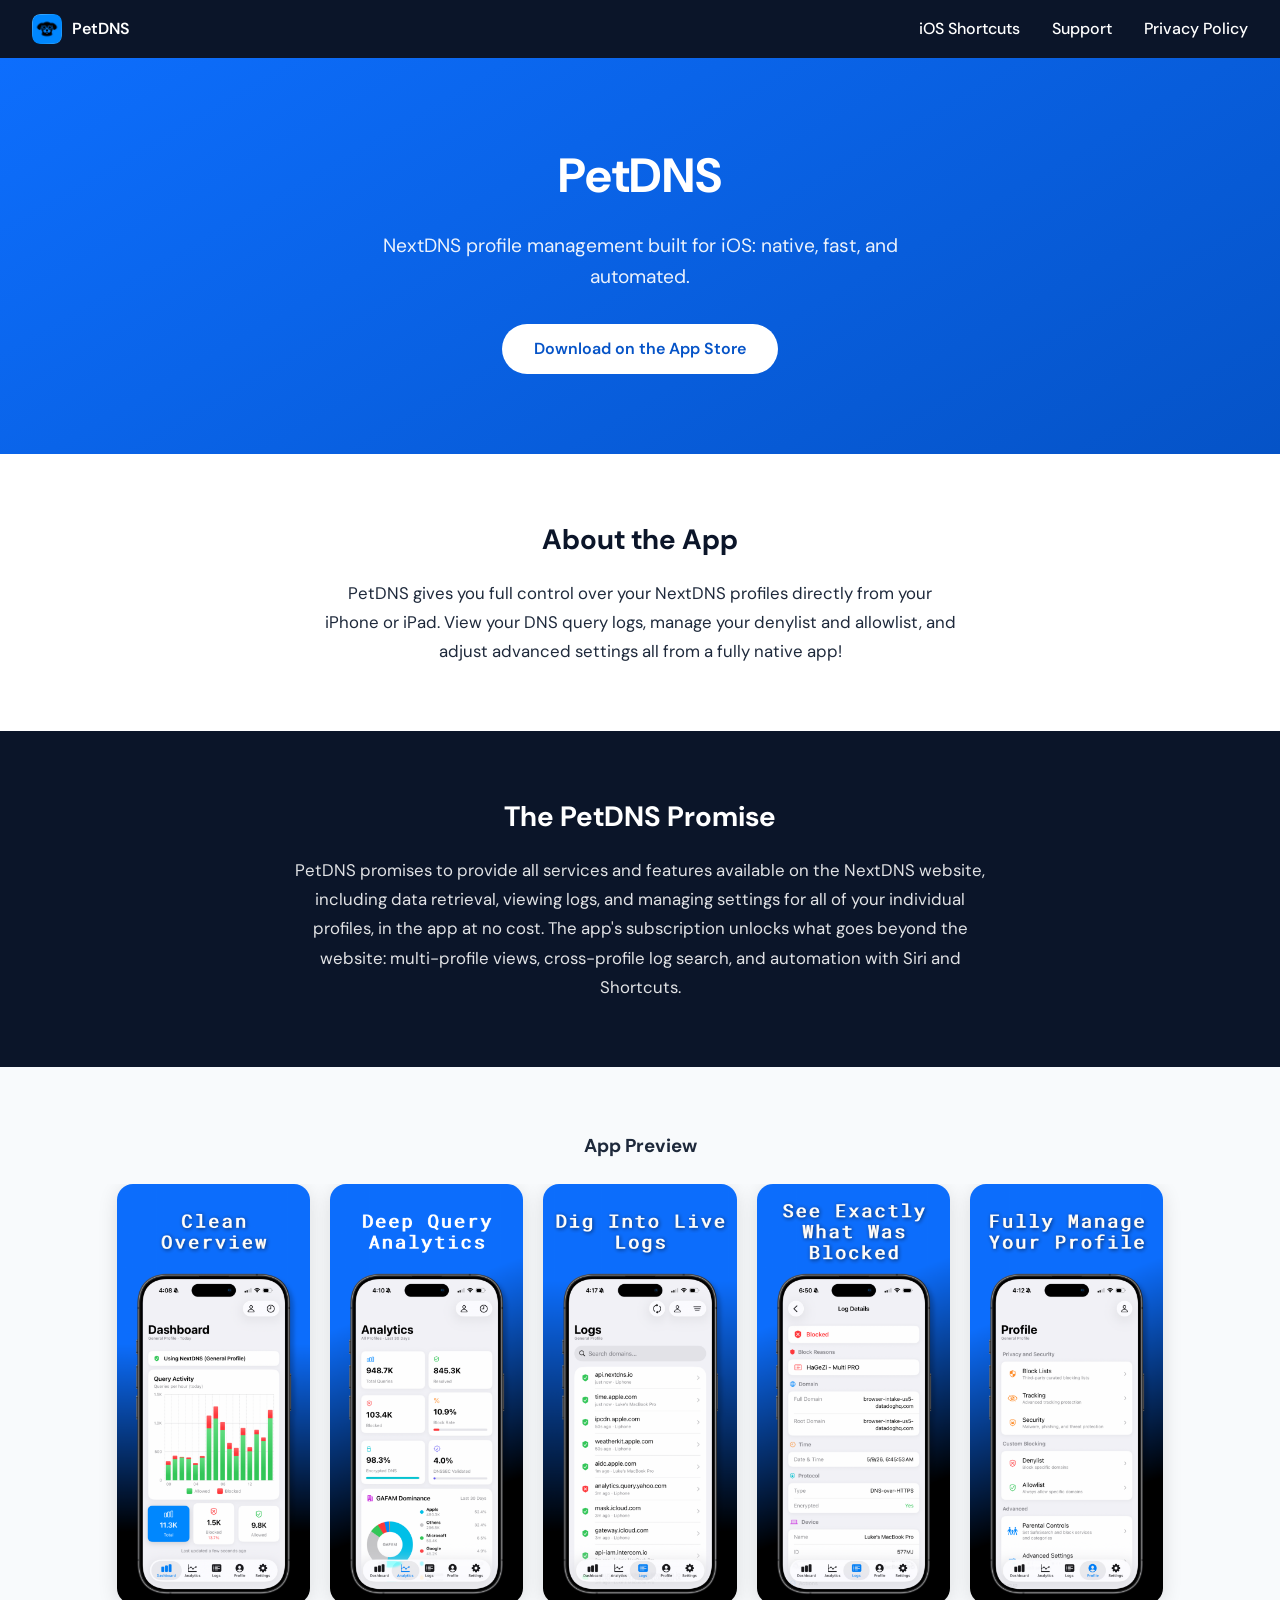
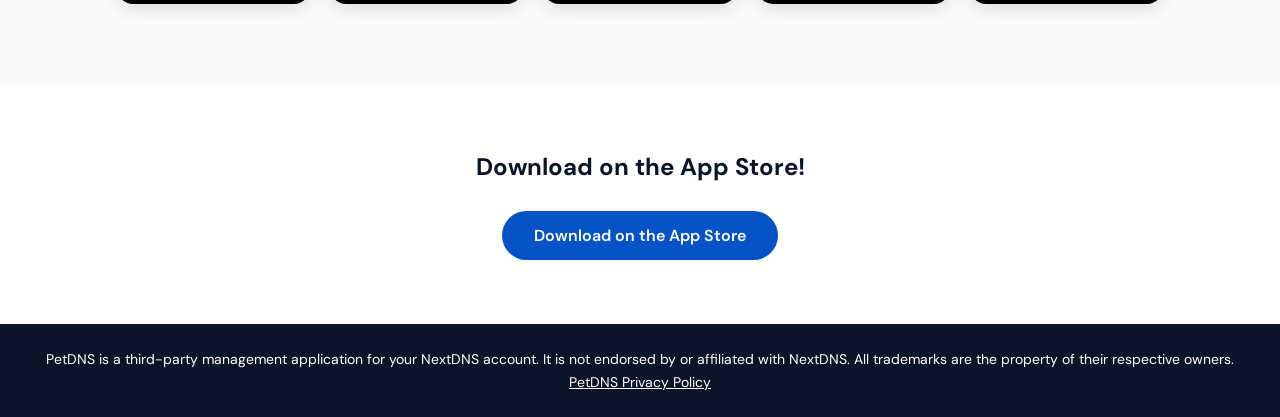
==== docs/index.html @ 5b14fec8 "Added live download links" ====
<!DOCTYPE html>
<html lang="en">

<head>
  <meta charset="UTF-8">
  <meta name="viewport" content="width=device-width, initial-scale=1.0">
  <title>PetDNS — NextDNS Management for iOS</title>
  <meta name="robots" content="index,follow" />
  <meta name="googlebot" content="index,follow" />

  <!-- SEO -->
  <meta name="description" content="PetDNS is a native iOS app for managing your NextDNS profiles. View DNS query logs, manage allow and denylists, and automate profile management with Siri and Shortcuts.">

  <!-- Open Graph -->
  <meta property="og:title" content="PetDNS — NextDNS Management for iOS">
  <meta property="og:description" content="Native iOS app for managing your NextDNS profiles. View logs, manage blocklists, and automate with Siri and Shortcuts.">
  <meta property="og:url" content="https://luke-dev26.github.io/PetDNS/">
  <meta property="og:type" content="website">
  <meta property="og:image" content="https://luke-dev26.github.io/PetDNS/assets/images/01.png">
  <link rel="preconnect" href="https://fonts.googleapis.com">
  <link rel="preconnect" href="https://fonts.gstatic.com" crossorigin>
  <link href="https://fonts.googleapis.com/css2?family=DM+Sans:ital,opsz,wght@0,9..40,400;0,9..40,500;0,9..40,600;0,9..40,700;1,9..40,400&display=swap" rel="stylesheet">
  <link rel="stylesheet" href="style.css">

  <!-- Structured Data -->
  <script type="application/ld+json">
  {
    "@context": "https://schema.org",
    "@type": "SoftwareApplication",
    "name": "PetDNS",
    "operatingSystem": "iOS",
    "applicationCategory": "UtilitiesApplication",
    "description": "A native iOS app for managing NextDNS profiles. View DNS query logs, manage allow and denylists, and automate profile management with Siri and Shortcuts.",
    "offers": {
      "@type": "Offer",
      "price": "0",
      "priceCurrency": "USD"
    },
    "url": "https://luke-dev26.github.io/PetDNS/"
  }
  </script>
  <style>
    /* Hero */
    .hero {
      background: linear-gradient(150deg, var(--blue-light) 0%, var(--blue) 100%);
      color: var(--white);
      text-align: center;
      padding: 5rem 2rem;
    }
    .hero-icon {
      width: 90px;
      height: 90px;
      border-radius: 22px;
      margin: 0 auto 1.5rem;
      display: block;
      box-shadow: 0 8px 30px rgba(0,0,0,0.25);
    }
    .hero h1 {
      font-size: 3rem;
      font-weight: 700;
      margin-bottom: 1rem;
    }
    .hero p {
      font-size: 1.2rem;
      max-width: 560px;
      margin: 0 auto 2rem;
      opacity: 0.92;
    }
    .btn {
      display: inline-block;
      background: var(--white);
      color: var(--blue);
      font-weight: 600;
      font-size: 1rem;
      padding: 0.75rem 2rem;
      border-radius: 999px;
      text-decoration: none;
      transition: opacity 0.15s;
    }
    .btn:hover {
      opacity: 0.85;
      color: var(--blue);
    }

    /* About */
    .about {
      max-width: 700px;
      margin: 0 auto;
      padding: 4rem 2rem;
      text-align: center;
    }
    .about h2 {
      font-size: 1.75rem;
      margin-bottom: 1rem;
      color: var(--dark);
    }
    .about p {
      font-size: 1.05rem;
      line-height: 1.75;
    }

    /* Promise */
    .promise {
      background: var(--dark);
      padding: 4rem 2rem;
      text-align: center;
    }
    .promise h2 {
      font-size: 1.75rem;
      margin-bottom: 1rem;
      color: var(--white);
    }
    .promise p {
      font-size: 1.05rem;
      line-height: 1.75;
      color: rgba(255,255,255,0.88);
      max-width: 700px;
      margin: 0 auto;
    }

    /* Screenshots */
    .screenshots {
      background: var(--light-bg);
      text-align: center;
      padding: 4rem 2rem;
    }
    .screenshot-strip {
      display: flex;
      gap: 1.25rem;
      overflow-x: auto;
      scroll-snap-type: x mandatory;
      -webkit-overflow-scrolling: touch;
      padding-bottom: 1rem;
      justify-content: center;
      margin-top: 1.5rem;
    }
    .screenshot-strip img {
      height: 420px;
      width: auto;
      border-radius: 16px;
      box-shadow: 0 4px 20px rgba(0,0,0,0.12);
      scroll-snap-align: start;
      flex-shrink: 0;
    }

    /* Bottom CTA */
    .cta {
      text-align: center;
      padding: 4rem 2rem;
    }
    .cta h2 {
      font-size: 1.5rem;
      margin-bottom: 1.5rem;
      color: var(--dark);
    }
    .btn-blue {
      background: var(--blue);
      color: var(--white);
    }
    .btn-blue:hover {
      opacity: 0.85;
      color: var(--white);
    }
  </style>
</head>

<body>

  <nav>
    <a href="index.html" class="nav-brand">
      <img src="assets/PetDNS-Default.png" alt="PetDNS" class="nav-logo">
      PetDNS
    </a>
    <button class="nav-toggle" aria-label="Toggle navigation" aria-expanded="false">
      <span></span>
      <span></span>
      <span></span>
    </button>
    <div class="nav-links">
      <a href="shortcuts.html">iOS Shortcuts</a>
      <a href="support.html">Support</a>
      <a href="privacy.html">Privacy Policy</a>
    </div>
  </nav>

  <!-- HERO -->
  <section class="hero">
    <h1>PetDNS</h1>
    <p>NextDNS profile management built for iOS: native, fast, and automated.</p>
    <a href="https://apps.apple.com/us/app/petdns/id6772567385" class="btn">Download on the App Store</a>
  </section>

  <!-- ABOUT -->
  <section class="about">
    <h2>About the App</h2>
    <p>PetDNS gives you full control over your NextDNS profiles directly from your iPhone or iPad. View your DNS query logs, manage your denylist and allowlist, and adjust advanced settings all from a fully native app!</p>
  </section>

  <!-- PROMISE -->
  <section class="promise">
    <h2>The PetDNS Promise</h2>
    <p>PetDNS promises to provide all services and features available on the NextDNS website, including data retrieval, viewing logs, and managing settings for all of your individual profiles, in the app at no cost. The app's subscription unlocks what goes beyond the website: multi-profile views, cross-profile log search, and automation with Siri and Shortcuts.</p>
  </section>

  <!-- SCREENSHOTS -->
  <section class="screenshots">
    <h3>App Preview</h3>
    <div class="screenshot-strip">
      <img src="assets/images/01.png" alt="PetDNS dashboard overview">
      <img src="assets/images/02.png" alt="PetDNS analytics overview">
      <img src="assets/images/03.png" alt="PetDNS log overview">
      <img src="assets/images/04.png" alt="PetDNS log detail view">
      <img src="assets/images/05.png" alt="PetDNS profile settings overview">
    </div>
  </section>

  <!-- BOTTOM CTA -->
  <section class="cta">
    <h2>Download on the App Store!</h2>
    <a href="https://apps.apple.com/us/app/petdns/id6772567385" class="btn btn-blue">Download on the App Store</a>
  </section>

  <!-- FOOTER and DISCLAIMER -->
  <footer>
    <p>PetDNS is a third-party management application for your NextDNS account. It is not endorsed by or affiliated with NextDNS. All trademarks are the property of their respective owners. <a href="privacy.html">PetDNS Privacy Policy</a></p>
  </footer>

  <script src="script.js"></script>
</body>
</html>
---- docs/style.css ----
:root {
    --blue: #0553C7;
    --blue-light: #0D6EFD;
    --blue-hover: #0449B5;
    --dark: #0B1529;
    --light-bg: #f8fafc;
    --body-text: #1e293b;
    --white: #ffffff;
}

* {
    box-sizing: border-box;
    margin: 0;
    padding: 0;
}

body {
    font-family: 'DM Sans', -apple-system, BlinkMacSystemFont, "Segoe UI", sans-serif;
    color: var(--body-text);
    background: var(--white);
    line-height: 1.6;
}

a {
    color: var(--blue);
}

a:hover {
    color: var(--blue-hover);
}

nav {
    background: var(--dark);
    padding: 0.875rem 2rem;
    display: flex;
    align-items: center;
    justify-content: space-between;
}

.nav-brand {
    display: flex;
    align-items: center;
    gap: 0.6rem;
    color: var(--white);
    text-decoration: none;
    font-weight: 600;
    font-size: 1rem;
}

.nav-logo {
    height: 30px;
    width: 30px;
    border-radius: 8px;
}

.nav-links {
    display: flex;
    gap: 2rem;
}

nav a {
    color: var(--white);
    text-decoration: none;
    font-weight: 500;
}

nav a:hover {
    color: var(--blue-light);
}

.nav-brand:hover {
    color: var(--white);
    opacity: 0.8;
}

/* Hamburger button */
.nav-toggle {
    display: none;
    flex-direction: column;
    gap: 5px;
    background: none;
    border: none;
    cursor: pointer;
    padding: 4px;
}

.nav-toggle span {
    display: block;
    width: 22px;
    height: 2px;
    background: var(--white);
    border-radius: 2px;
    transition: transform 0.2s, opacity 0.2s;
}

nav.nav-open .nav-toggle span:nth-child(1) {
    transform: translateY(7px) rotate(45deg);
}

nav.nav-open .nav-toggle span:nth-child(2) {
    opacity: 0;
}

nav.nav-open .nav-toggle span:nth-child(3) {
    transform: translateY(-7px) rotate(-45deg);
}

@media (max-width: 768px) {
    nav {
        flex-wrap: wrap;
    }

    .nav-toggle {
        display: flex;
    }

    .nav-links {
        display: none;
        width: 100%;
        flex-direction: column;
        gap: 0;
        padding: 0.75rem 0 0.25rem;
        border-top: 1px solid rgba(255,255,255,0.1);
        margin-top: 0.75rem;
    }

    .nav-links a {
        padding: 0.6rem 0;
        border-bottom: 1px solid rgba(255,255,255,0.06);
    }

    .nav-links a:last-child {
        border-bottom: none;
    }

    nav.nav-open .nav-links {
        display: flex;
    }
}

footer {
    background: var(--dark);
    color: var(--white);
    text-align: center;
    padding: 1.5rem;
    font-size: 0.875rem;
}

footer a {
    color: var(--white);
}

main {
    max-width: 860px;
    margin: 0 auto;
    padding: 2rem; }
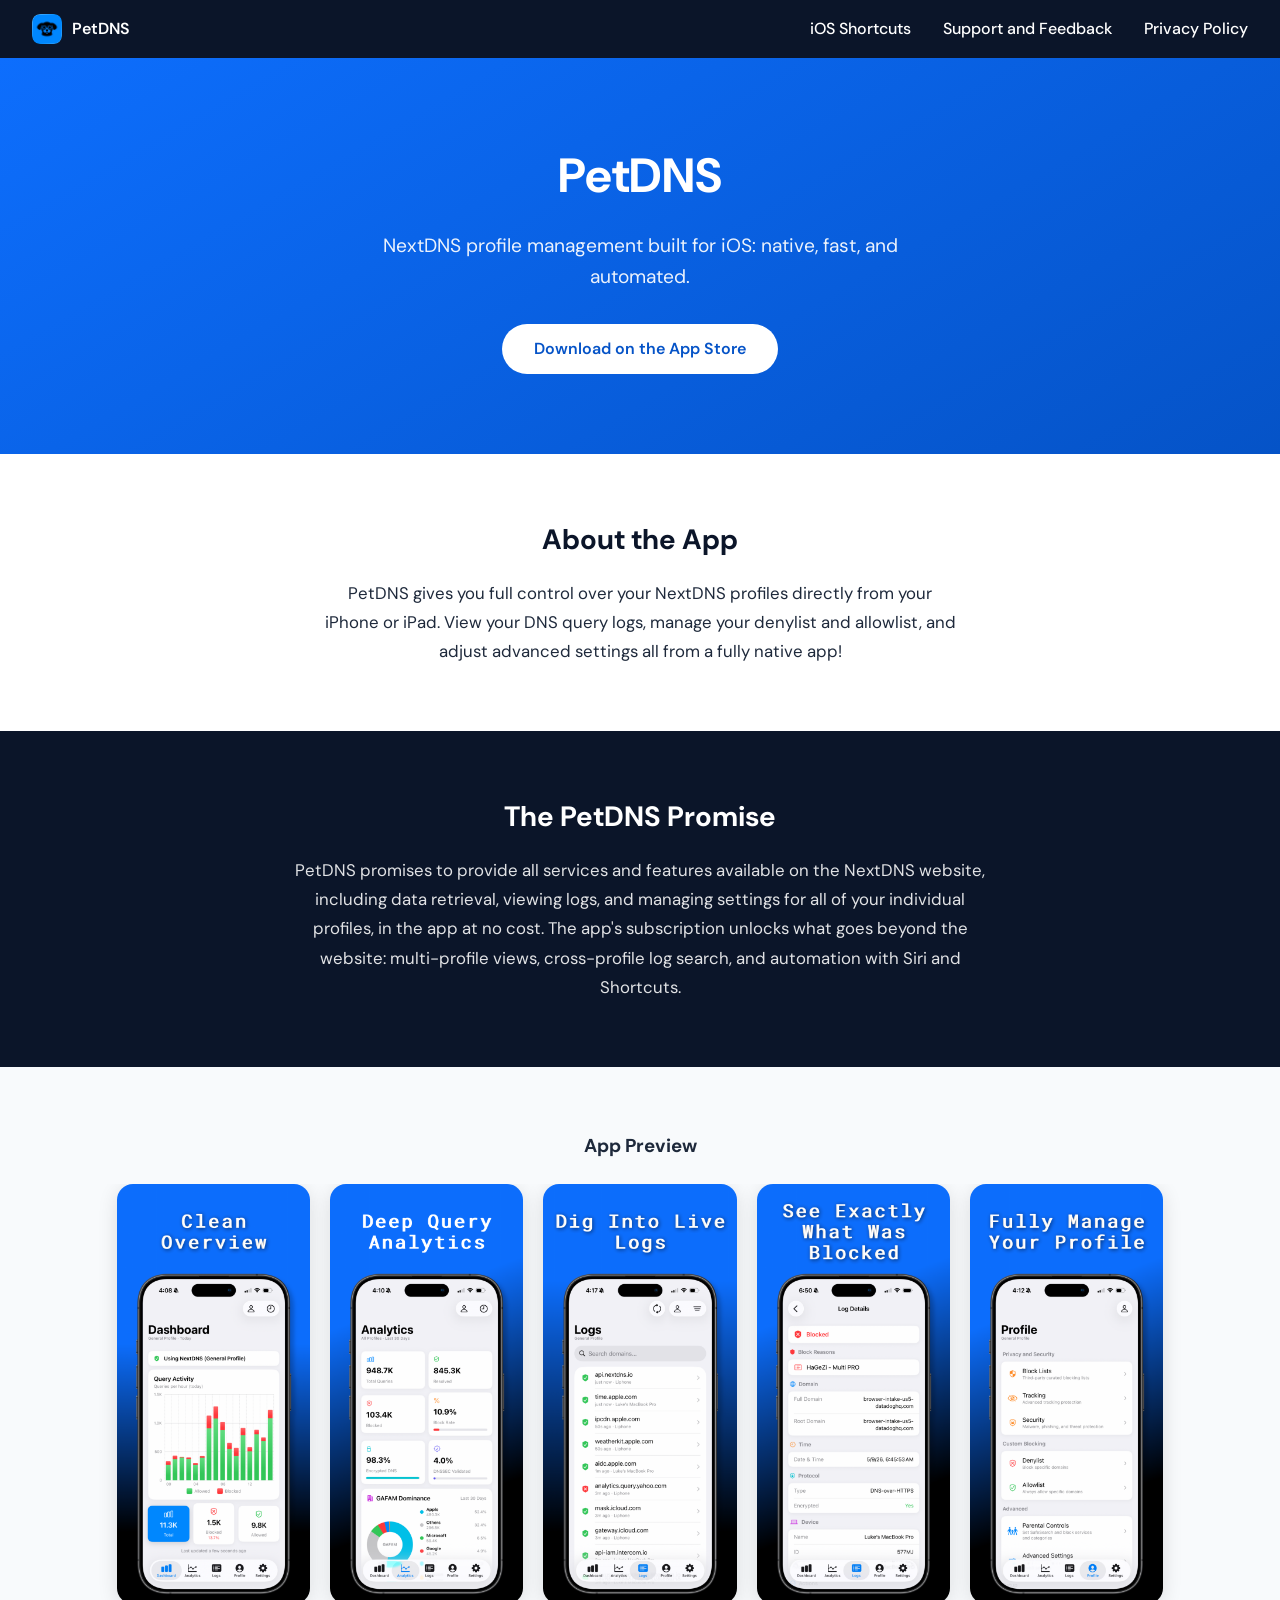
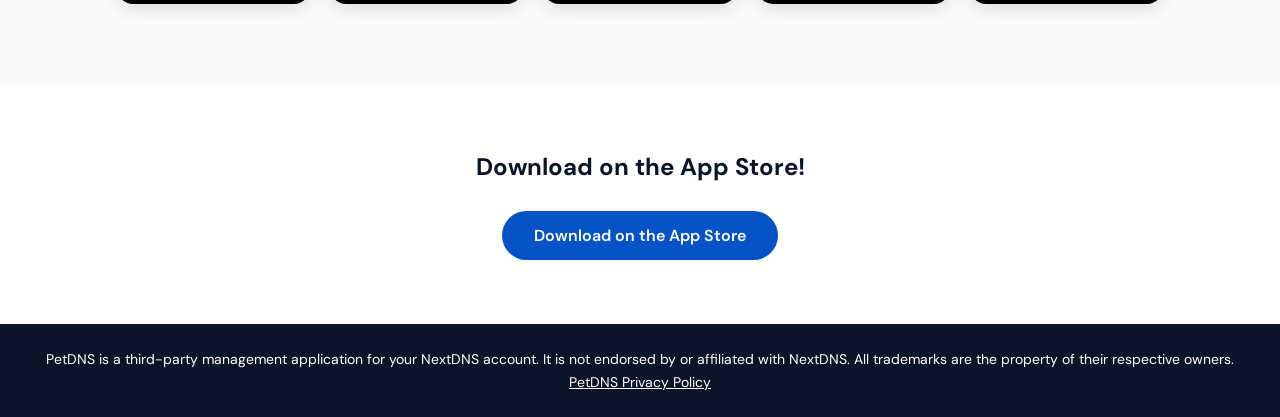
==== commit 3ec0e50a: "Updated Suport page!" ====
--- a/docs/index.html
+++ b/docs/index.html
@@ -178,7 +178,7 @@
     </button>
     <div class="nav-links">
       <a href="shortcuts.html">iOS Shortcuts</a>
-      <a href="support.html">Support</a>
+      <a href="support.html">Support and Feedback</a>
       <a href="privacy.html">Privacy Policy</a>
     </div>
   </nav>
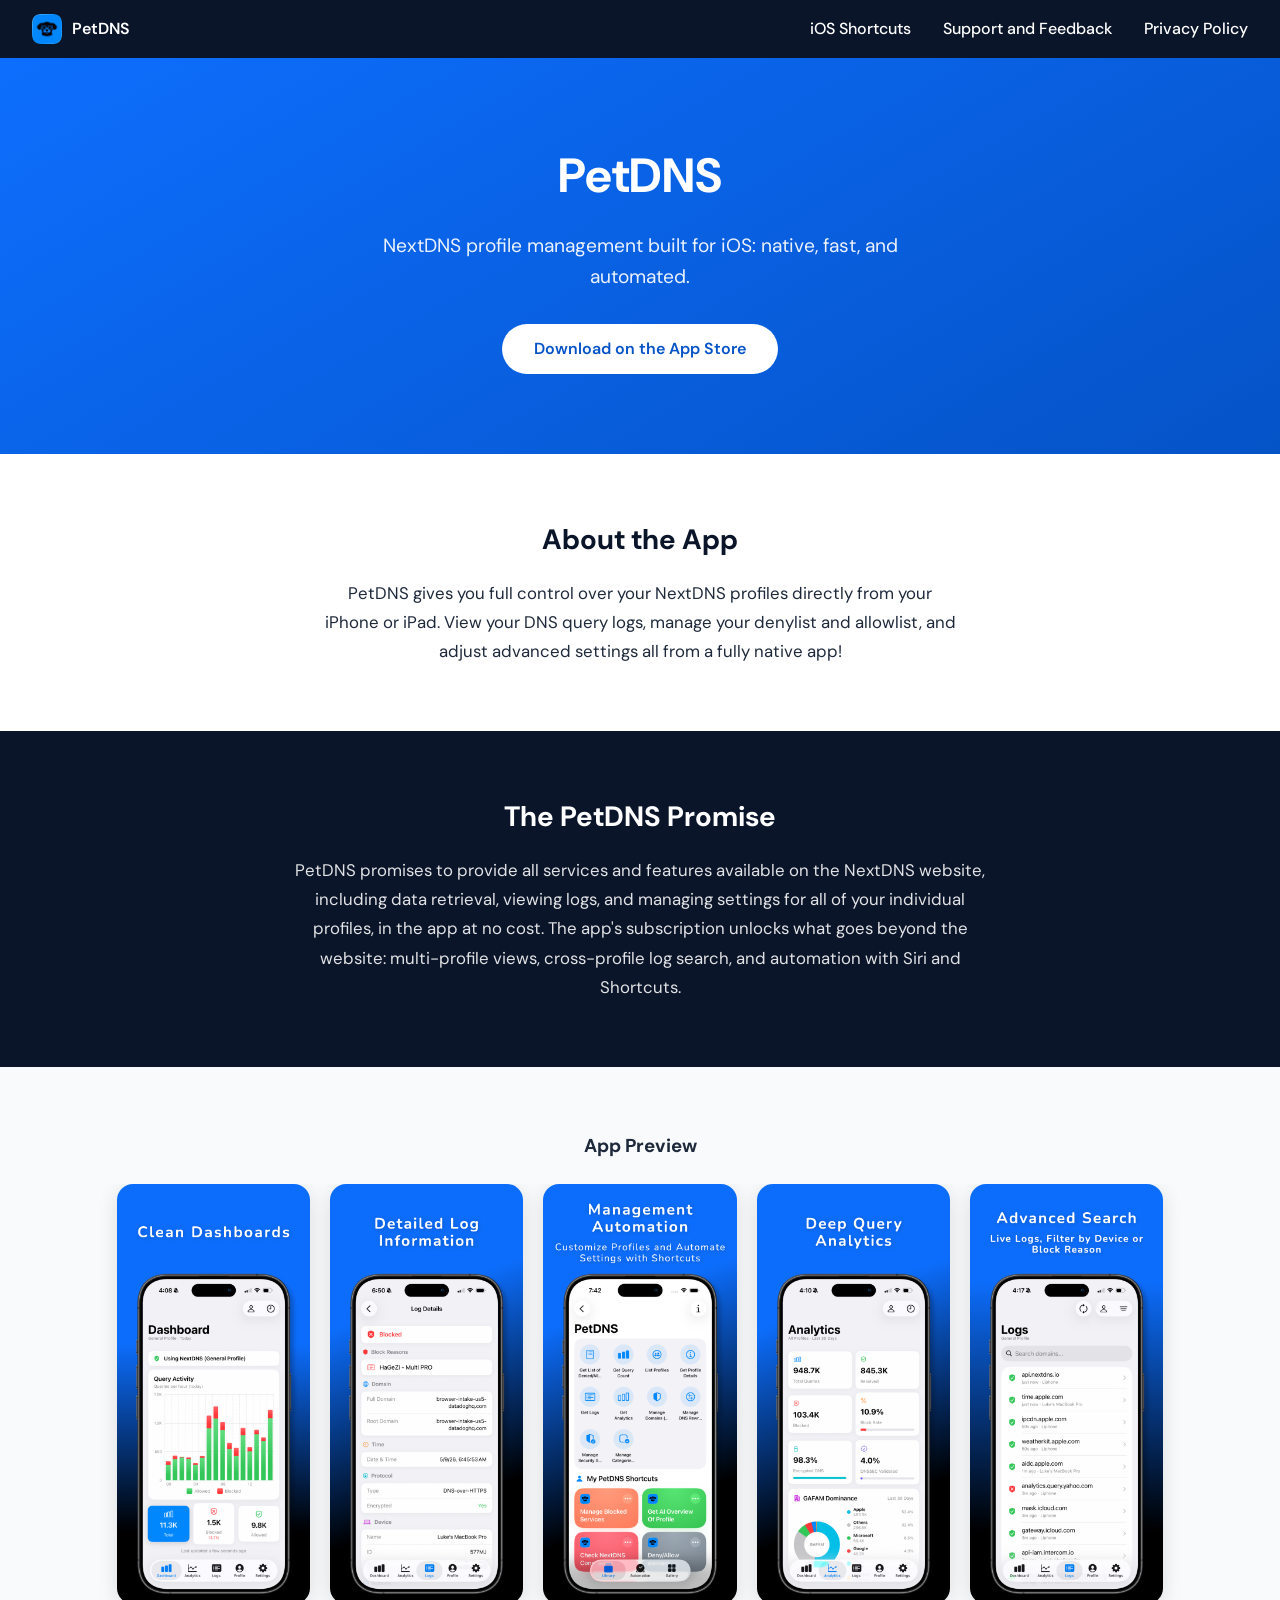
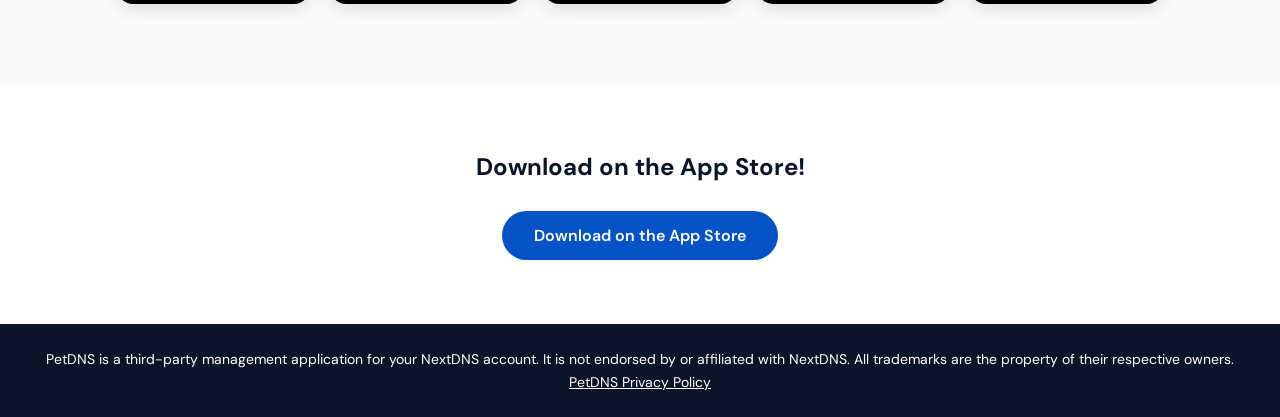
==== commit 017facc3: "New Screenshots!" ====
--- a/docs/index.html
+++ b/docs/index.html
@@ -50,10 +50,9 @@
     .hero-icon {
       width: 90px;
       height: 90px;
-      border-radius: 22px;
       margin: 0 auto 1.5rem;
       display: block;
-      box-shadow: 0 8px 30px rgba(0,0,0,0.25);
+      filter: drop-shadow(0 8px 30px rgba(0,0,0,0.35));
     }
     .hero h1 {
       font-size: 3rem;
@@ -206,11 +205,11 @@
   <section class="screenshots">
     <h3>App Preview</h3>
     <div class="screenshot-strip">
-      <img src="assets/images/01.png" alt="PetDNS dashboard overview">
-      <img src="assets/images/02.png" alt="PetDNS analytics overview">
-      <img src="assets/images/03.png" alt="PetDNS log overview">
-      <img src="assets/images/04.png" alt="PetDNS log detail view">
-      <img src="assets/images/05.png" alt="PetDNS profile settings overview">
+      <img src="assets/images/dashboard.png" alt="PetDNS dashboard overview">
+      <img src="assets/images/log-details.png" alt="PetDNS log detail view">
+      <img src="assets/images/shortcuts.png" alt="Automation">
+      <img src="assets/images/analytics.png" alt="PetDNS analytics overview">
+      <img src="assets/images/logs.png" alt="PetDNS log overview">
     </div>
   </section>
 
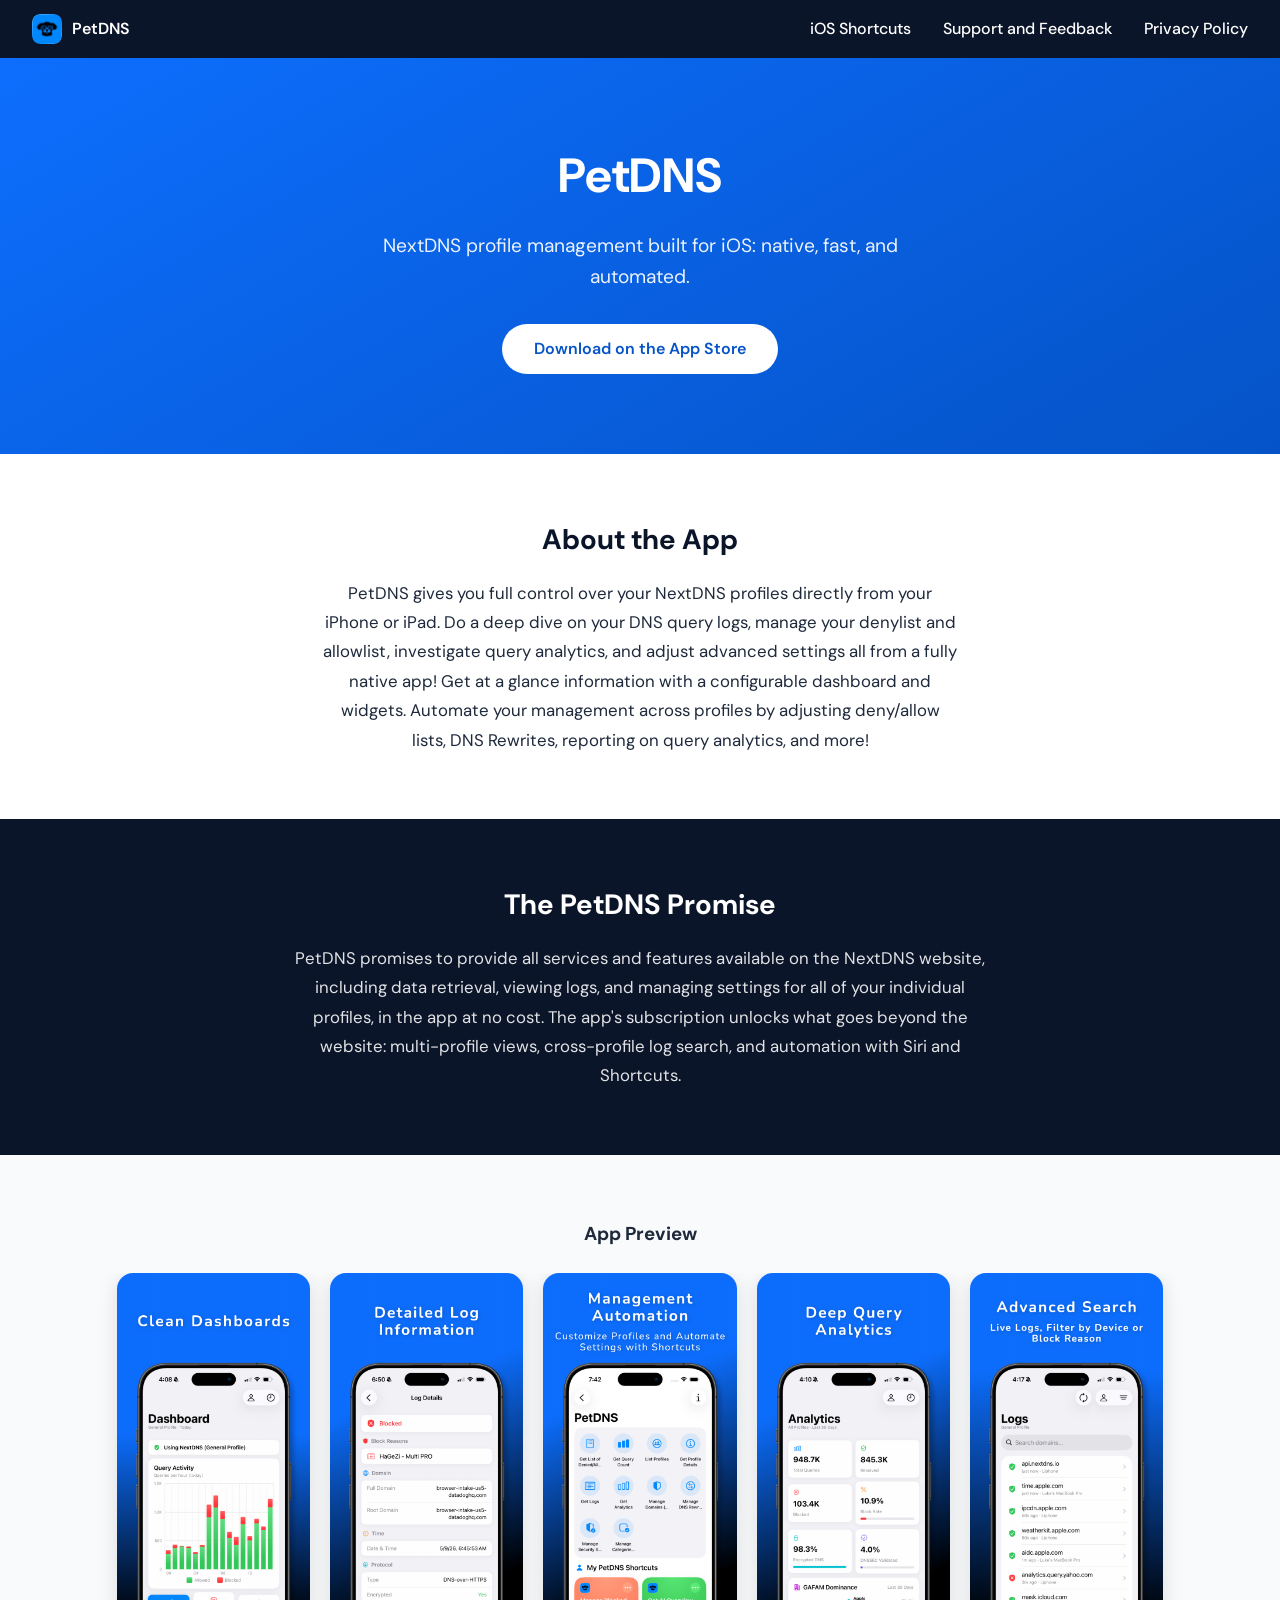
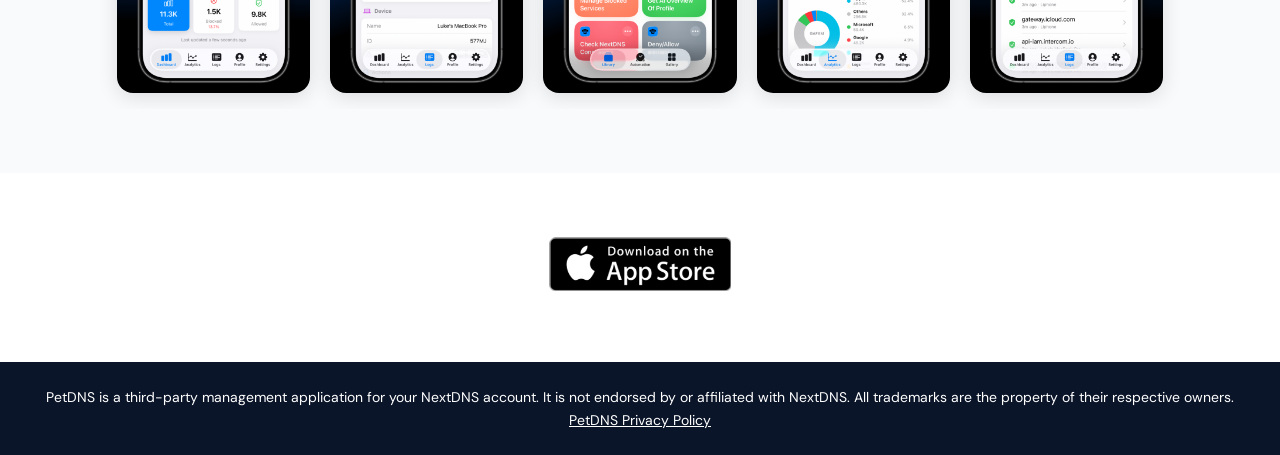
==== commit f6b4d6f8: "Finished updating home page." ====
--- a/docs/index.html
+++ b/docs/index.html
@@ -147,18 +147,17 @@
       text-align: center;
       padding: 4rem 2rem;
     }
-    .cta h2 {
-      font-size: 1.5rem;
-      margin-bottom: 1.5rem;
-      color: var(--dark);
-    }
-    .btn-blue {
-      background: var(--blue);
-      color: var(--white);
-    }
-    .btn-blue:hover {
-      opacity: 0.85;
-      color: var(--white);
+    .cta-app-store-btn {
+      display: inline-block;
+      transition: opacity 0.15s;
+    }
+    .cta-app-store-btn:hover {
+      opacity: 0.8;
+    }
+    .cta-app-store-btn img {
+      height: 54px;
+      width: auto;
+      display: block;
     }
   </style>
 </head>
@@ -192,7 +191,10 @@
   <!-- ABOUT -->
   <section class="about">
     <h2>About the App</h2>
-    <p>PetDNS gives you full control over your NextDNS profiles directly from your iPhone or iPad. View your DNS query logs, manage your denylist and allowlist, and adjust advanced settings all from a fully native app!</p>
+    <p>PetDNS gives you full control over your NextDNS profiles directly from your iPhone or iPad. Do a deep dive on your DNS
+    query logs, manage your denylist and allowlist, investigate query analytics, and adjust advanced settings all from a
+    fully native app! Get at a glance information with a configurable dashboard and widgets. Automate your management across
+    profiles by adjusting deny/allow lists, DNS Rewrites, reporting on query analytics, and more!</p>
   </section>
 
   <!-- PROMISE -->
@@ -215,8 +217,9 @@
 
   <!-- BOTTOM CTA -->
   <section class="cta">
-    <h2>Download on the App Store!</h2>
-    <a href="https://apps.apple.com/us/app/petdns/id6772567385" class="btn btn-blue">Download on the App Store</a>
+    <a href="https://apps.apple.com/us/app/petdns/id6772567385" class="cta-app-store-btn">
+      <img src="assets/app_store_download.png" alt="Download on the App Store">
+    </a>
   </section>
 
   <!-- FOOTER and DISCLAIMER -->
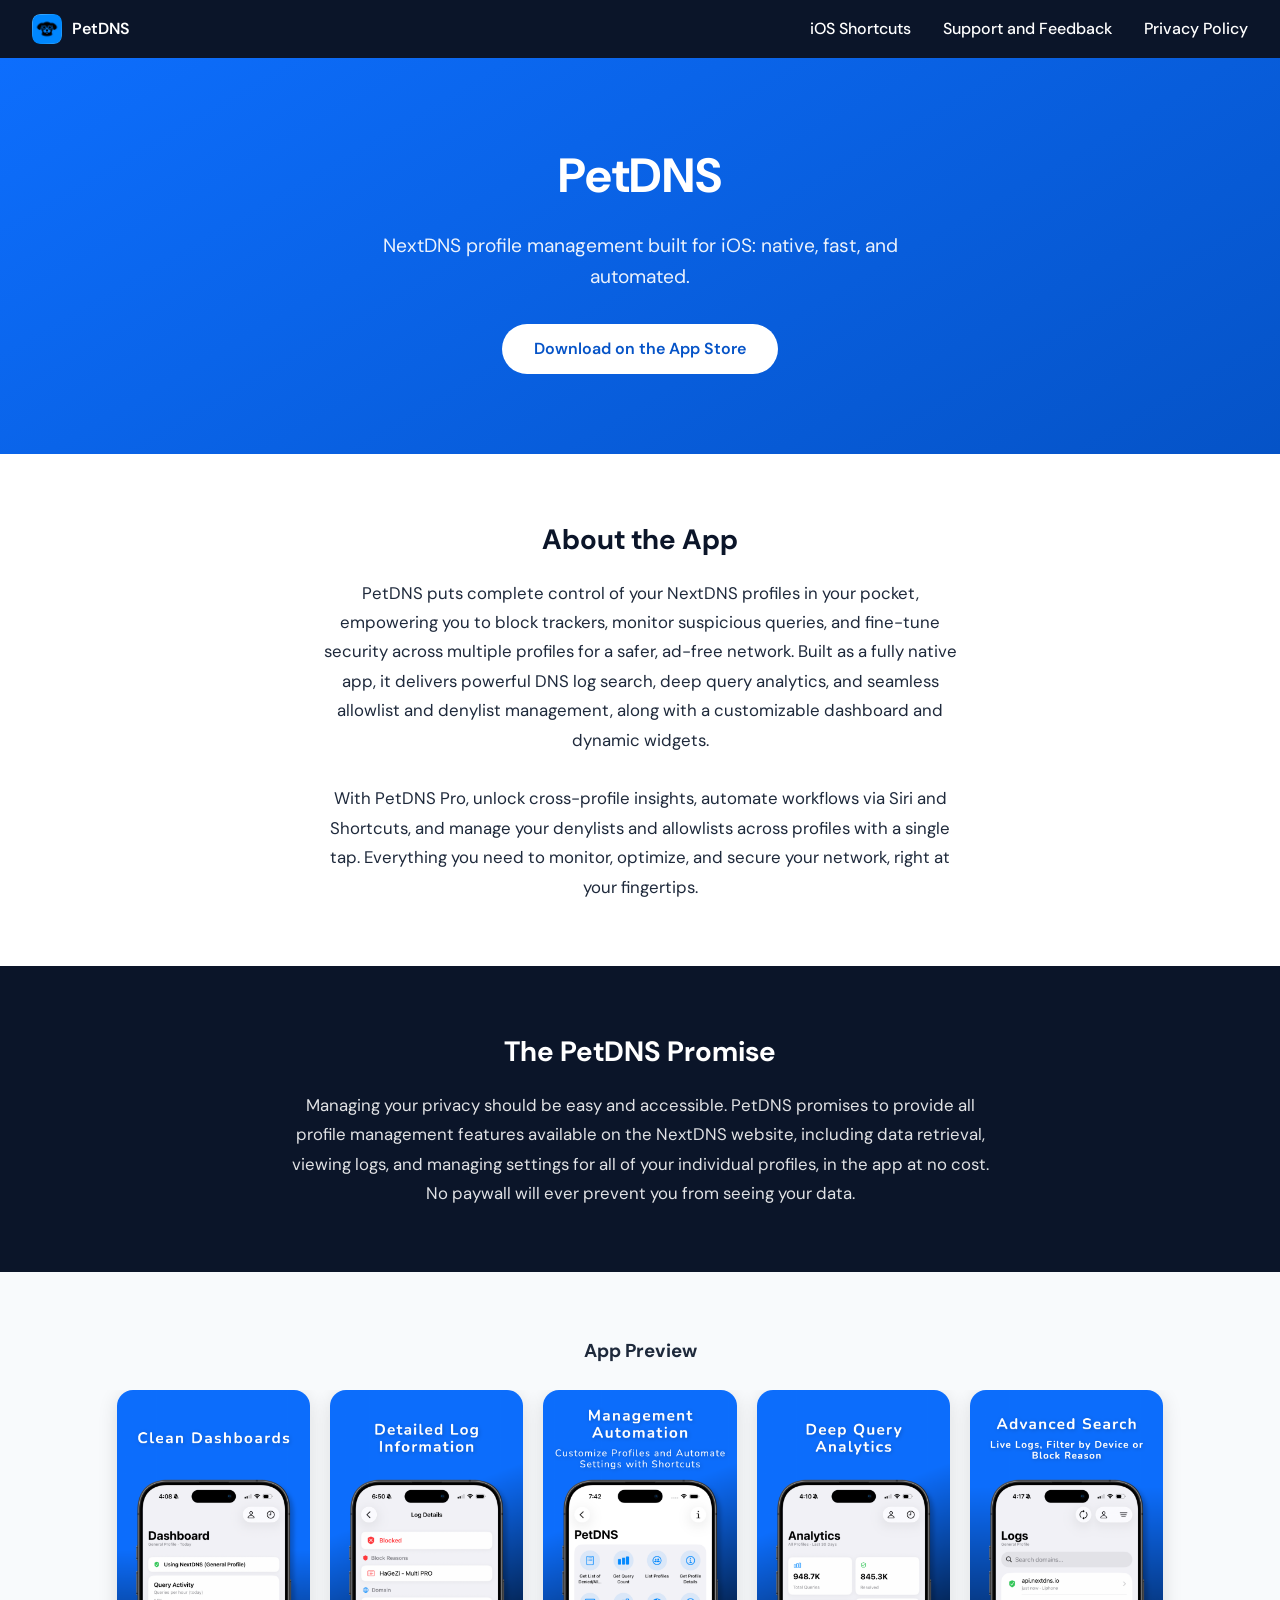
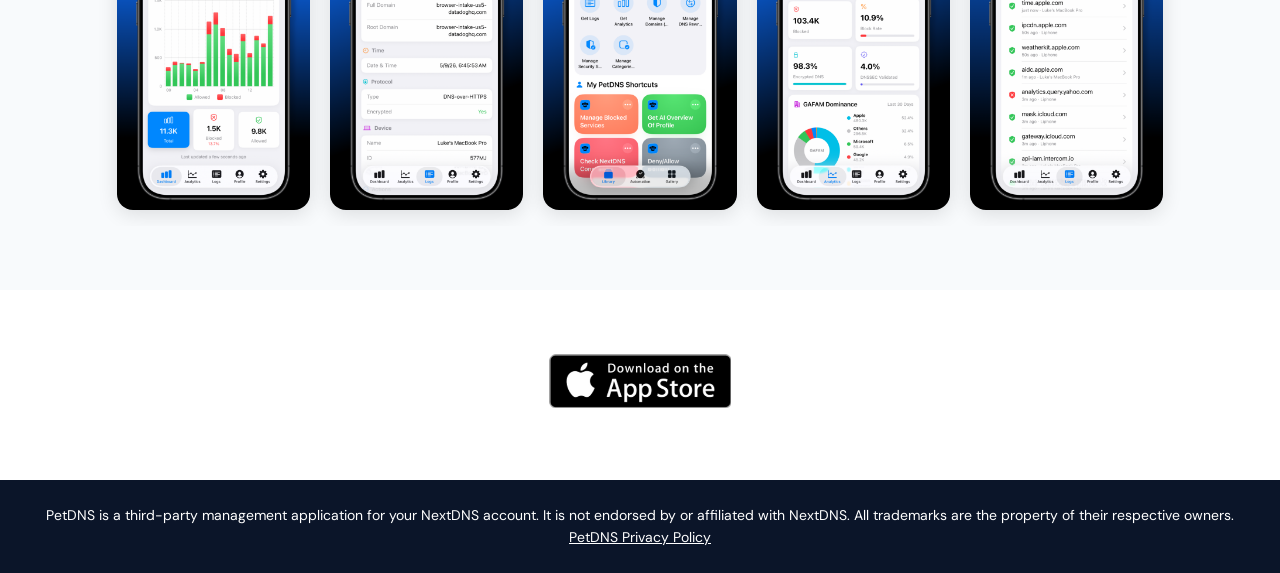
==== commit 11f8fb21: "Updated PetDNS Promise to be more clear." ====
--- a/docs/index.html
+++ b/docs/index.html
@@ -191,16 +191,20 @@
   <!-- ABOUT -->
   <section class="about">
     <h2>About the App</h2>
-    <p>PetDNS gives you full control over your NextDNS profiles directly from your iPhone or iPad. Do a deep dive on your DNS
-    query logs, manage your denylist and allowlist, investigate query analytics, and adjust advanced settings all from a
-    fully native app! Get at a glance information with a configurable dashboard and widgets. Automate your management across
-    profiles by adjusting deny/allow lists, DNS Rewrites, reporting on query analytics, and more!</p>
+    <p>PetDNS puts complete control of your NextDNS profiles in your pocket, empowering you to block trackers, monitor
+    suspicious queries, and fine-tune security across multiple profiles for a safer, ad-free network. Built as a fully
+    native app, it delivers powerful DNS log search, deep query analytics, and seamless allowlist and denylist
+    management, along with a customizable dashboard and dynamic widgets.<br><br>
+    With PetDNS Pro, unlock cross-profile insights, automate workflows via Siri and Shortcuts, and manage your denylists and allowlists across profiles with a single tap. Everything you need to
+    monitor, optimize, and secure your network, right at your fingertips.</p>
   </section>
 
   <!-- PROMISE -->
   <section class="promise">
     <h2>The PetDNS Promise</h2>
-    <p>PetDNS promises to provide all services and features available on the NextDNS website, including data retrieval, viewing logs, and managing settings for all of your individual profiles, in the app at no cost. The app's subscription unlocks what goes beyond the website: multi-profile views, cross-profile log search, and automation with Siri and Shortcuts.</p>
+    <p>Managing your privacy should be easy and accessible. PetDNS promises to provide all profile management features
+    available on the NextDNS website, including data retrieval, viewing logs, and managing settings for all of your
+    individual profiles, in the app at no cost. No paywall will ever prevent you from seeing your data.</p>
   </section>
 
   <!-- SCREENSHOTS -->
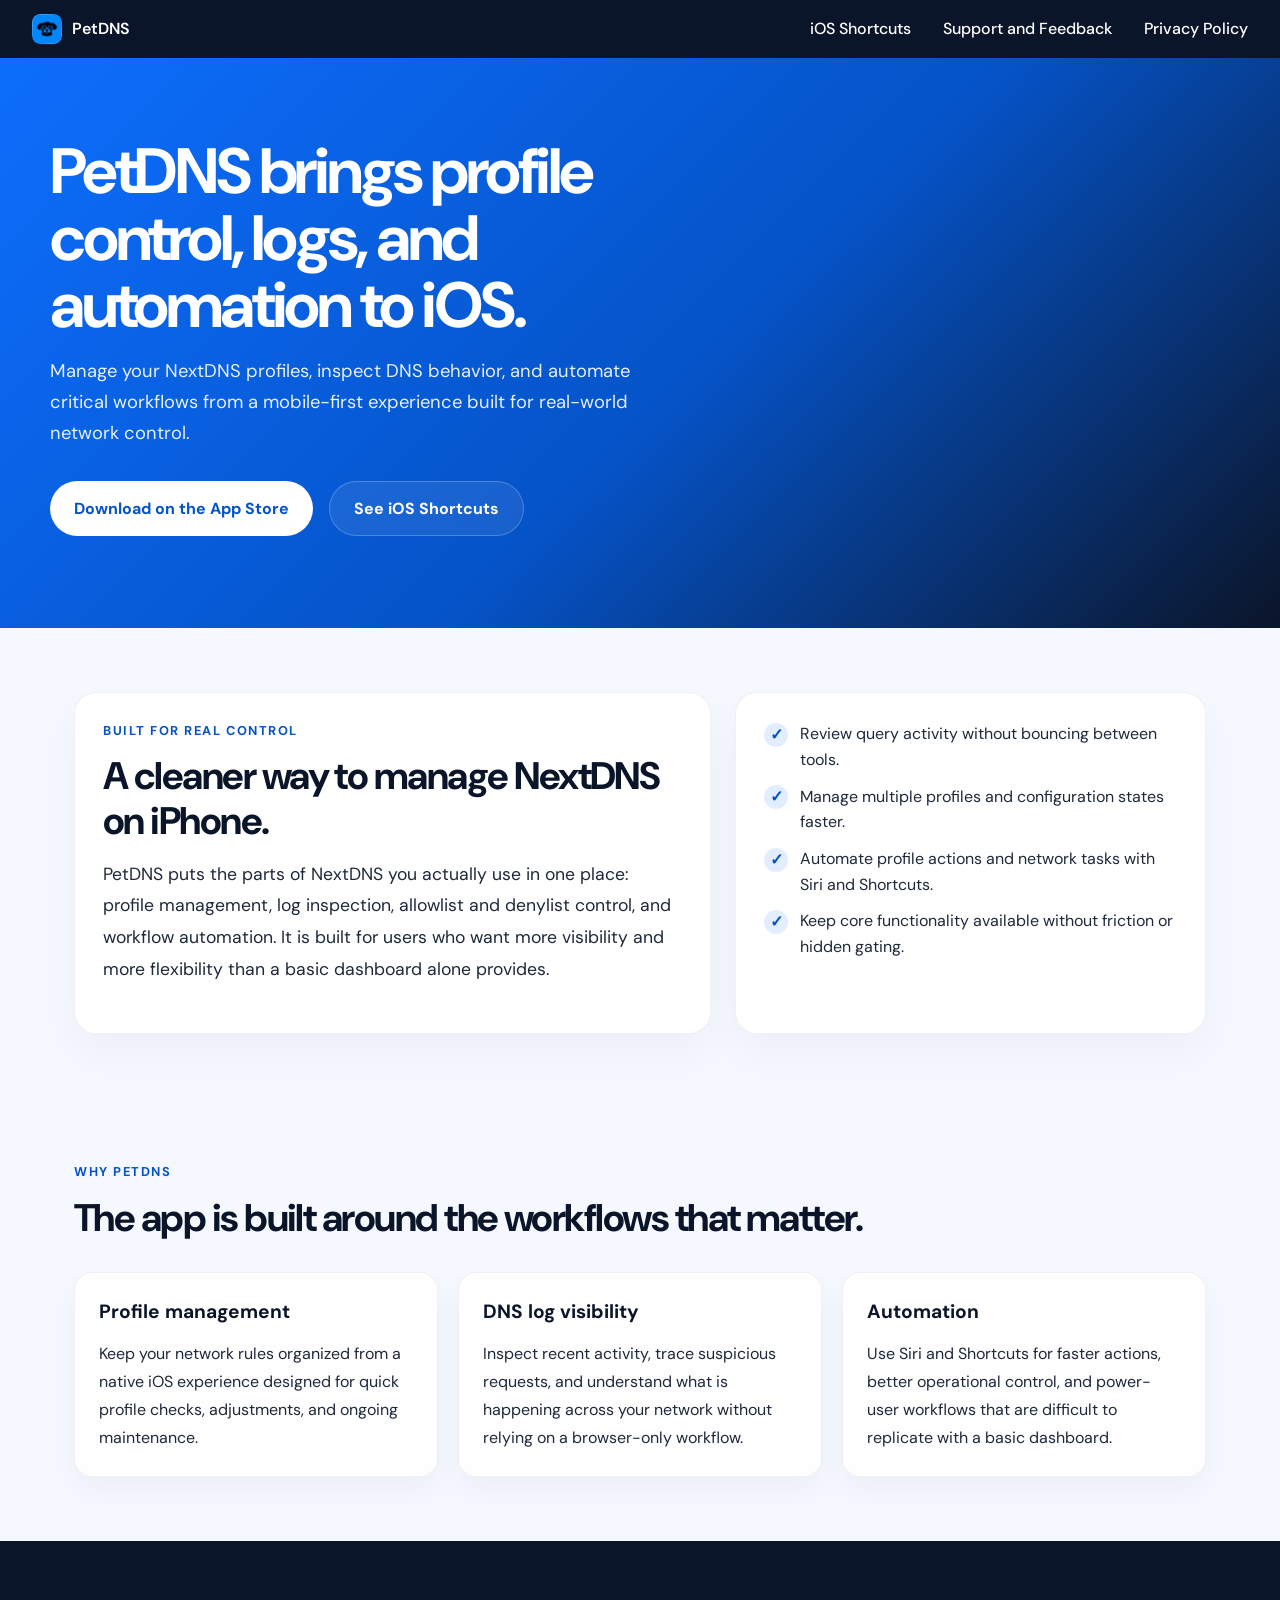
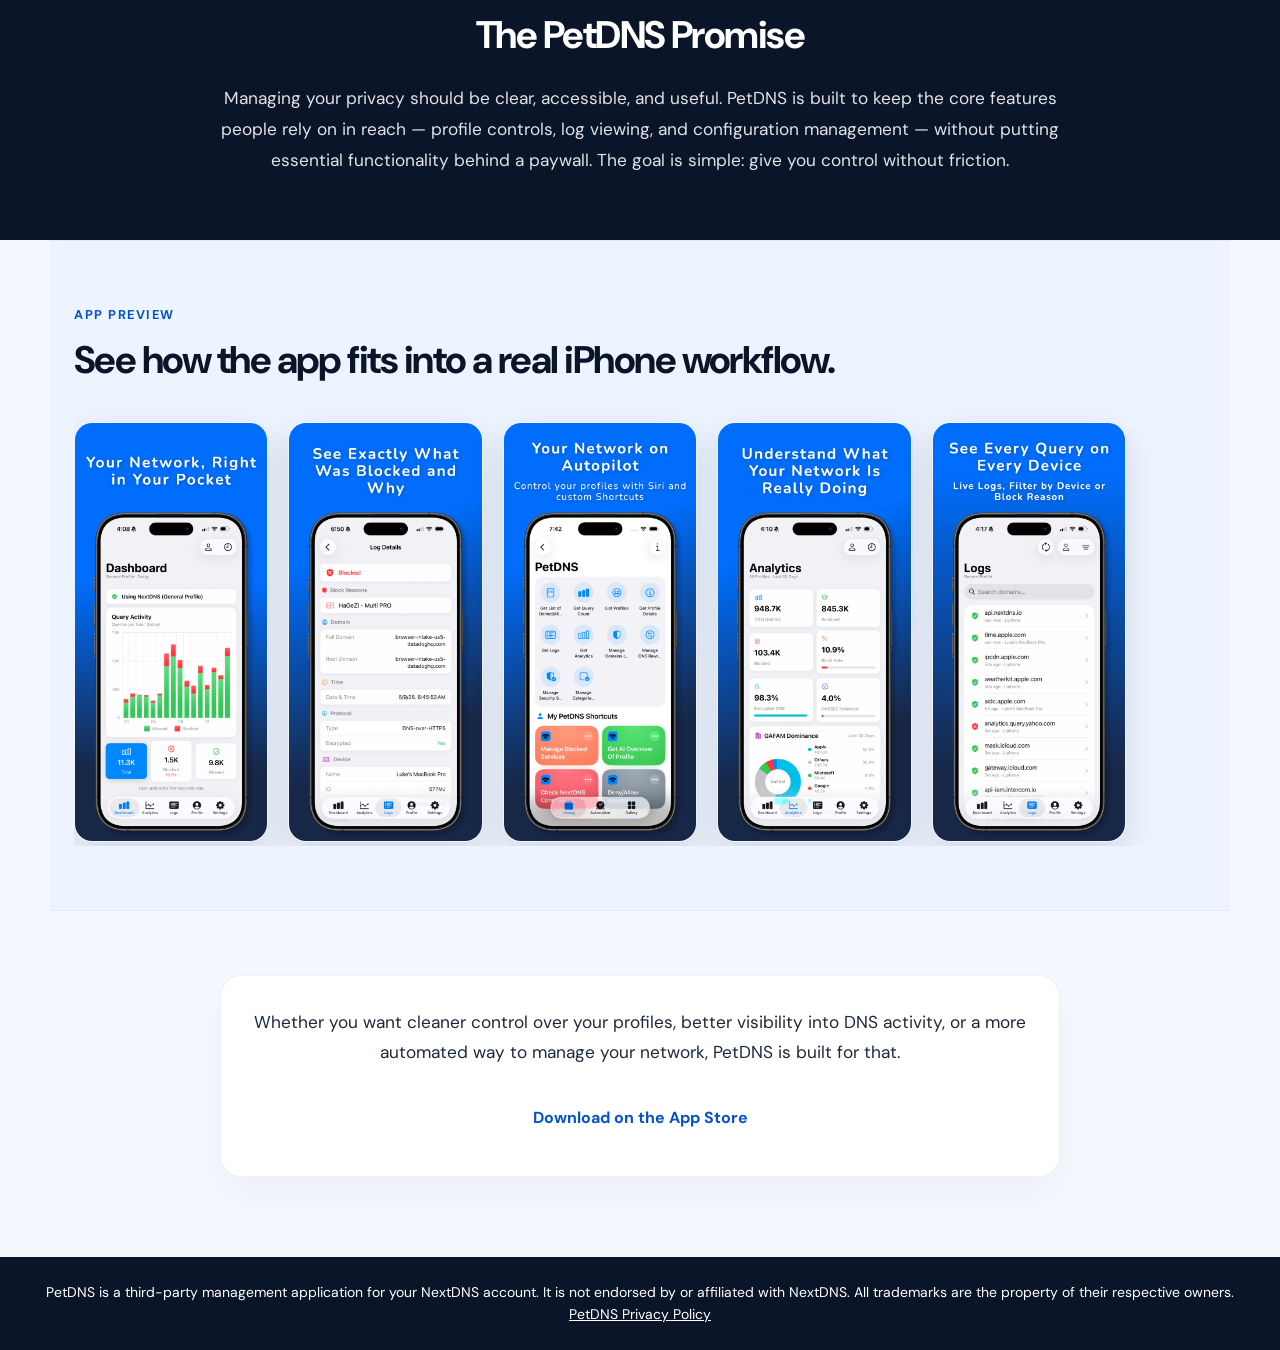
==== commit e7ca1608: "Agent Host changes for agents/website-audit-improvement-suggestions" ====
--- a/docs/index.html
+++ b/docs/index.html
@@ -8,12 +8,10 @@
   <meta name="robots" content="index,follow" />
   <meta name="googlebot" content="index,follow" />
 
-  <!-- SEO -->
-  <meta name="description" content="PetDNS is a native iOS app for managing your NextDNS profiles. View DNS query logs, manage allow and denylists, and automate profile management with Siri and Shortcuts.">
-
-  <!-- Open Graph -->
+  <meta name="description" content="PetDNS gives you a faster way to manage your NextDNS profiles on iPhone. Review DNS logs, handle allowlists and denylists, and automate profile workflows with Siri and Shortcuts.">
+
   <meta property="og:title" content="PetDNS — NextDNS Management for iOS">
-  <meta property="og:description" content="Native iOS app for managing your NextDNS profiles. View logs, manage blocklists, and automate with Siri and Shortcuts.">
+  <meta property="og:description" content="PetDNS gives you a faster way to manage your NextDNS profiles on iPhone. Review logs, tune blocklists, and automate workflows with Siri and Shortcuts.">
   <meta property="og:url" content="https://luke-dev26.github.io/PetDNS/">
   <meta property="og:type" content="website">
   <meta property="og:image" content="https://luke-dev26.github.io/PetDNS/assets/images/01.png">
@@ -22,7 +20,6 @@
   <link href="https://fonts.googleapis.com/css2?family=DM+Sans:ital,opsz,wght@0,9..40,400;0,9..40,500;0,9..40,600;0,9..40,700;1,9..40,400&display=swap" rel="stylesheet">
   <link rel="stylesheet" href="style.css">
 
-  <!-- Structured Data -->
   <script type="application/ld+json">
   {
     "@context": "https://schema.org",
@@ -30,7 +27,7 @@
     "name": "PetDNS",
     "operatingSystem": "iOS",
     "applicationCategory": "UtilitiesApplication",
-    "description": "A native iOS app for managing NextDNS profiles. View DNS query logs, manage allow and denylists, and automate profile management with Siri and Shortcuts.",
+    "description": "A native iOS app for managing NextDNS profiles. View DNS query logs, manage allow and denylists, and automate profile workflows with Siri and Shortcuts.",
     "offers": {
       "@type": "Offer",
       "price": "0",
@@ -39,125 +36,315 @@
     "url": "https://luke-dev26.github.io/PetDNS/"
   }
   </script>
+
   <style>
-    /* Hero */
+    body {
+      background: #f5f8ff;
+    }
+
     .hero {
-      background: linear-gradient(150deg, var(--blue-light) 0%, var(--blue) 100%);
+      background: linear-gradient(135deg, #0d6efd 0%, #0553c7 55%, #0b1529 100%);
+      color: var(--white);
+      padding: 5rem 1.5rem 4rem;
+    }
+
+    .hero-inner {
+      max-width: 1180px;
+      margin: 0 auto;
+      display: grid;
+      grid-template-columns: 1.2fr 0.8fr;
+      gap: 2rem;
+      align-items: center;
+    }
+
+    .eyebrow {
+      display: inline-block;
+      font-size: 0.76rem;
+      font-weight: 700;
+      letter-spacing: 0.12em;
+      text-transform: uppercase;
+      background: rgba(255,255,255,0.14);
+      color: rgba(255,255,255,0.9);
+      border: 1px solid rgba(255,255,255,0.2);
+      border-radius: 999px;
+      padding: 0.55rem 0.9rem;
+      margin-bottom: 1rem;
+    }
+
+    .hero h1 {
+      font-size: clamp(2.5rem, 5vw, 4.2rem);
+      line-height: 1.05;
+      margin-bottom: 1rem;
+      letter-spacing: -0.05em;
+    }
+
+    .hero p {
+      font-size: 1.15rem;
+      line-height: 1.7;
+      max-width: 620px;
+      color: rgba(255,255,255,0.9);
+      margin-bottom: 2rem;
+    }
+
+    .hero-actions {
+      display: flex;
+      flex-wrap: wrap;
+      gap: 1rem;
+      margin-bottom: 1.75rem;
+    }
+
+    .btn {
+      display: inline-flex;
+      align-items: center;
+      justify-content: center;
+      padding: 0.85rem 1.5rem;
+      border-radius: 999px;
+      text-decoration: none;
+      font-weight: 700;
+      transition: transform 0.15s ease, opacity 0.15s ease;
+    }
+
+    .btn:hover {
+      transform: translateY(-1px);
+      opacity: 0.93;
+    }
+
+    .btn-primary {
+      background: var(--white);
+      color: var(--blue);
+    }
+
+    .btn-secondary {
+      background: rgba(255,255,255,0.08);
+      color: var(--white);
+      border: 1px solid rgba(255,255,255,0.22);
+    }
+
+    .hero-notes {
+      display: flex;
+      flex-wrap: wrap;
+      gap: 0.75rem;
+      margin-top: 0.5rem;
+    }
+
+    .hero-note {
+      background: rgba(255,255,255,0.08);
+      border: 1px solid rgba(255,255,255,0.14);
+      border-radius: 12px;
+      padding: 0.7rem 0.85rem;
+      font-size: 0.88rem;
+      color: rgba(255,255,255,0.9);
+      backdrop-filter: blur(4px);
+    }
+
+    .hero-visual {
+      display: flex;
+      align-items: center;
+      justify-content: center;
+      background: rgba(11, 21, 41, 0.12);
+      border: 1px solid rgba(255,255,255,0.18);
+      border-radius: 28px;
+      padding: 1rem;
+      box-shadow: 0 25px 50px rgba(9, 18, 38, 0.22);
+      min-height: 480px;
+    }
+
+    .hero-rotating-image {
+      display: block;
+      width: min(100%, 420px);
+      height: 560px;
+      object-fit: contain;
+      object-position: center;
+      border-radius: 22px;
+      background: #fff;
+      box-shadow: 0 12px 32px rgba(11, 21, 41, 0.12);
+      border: 1px solid rgba(11, 21, 41, 0.08);
+    }
+
+    .section {
+      max-width: 1180px;
+      margin: 0 auto;
+      padding: 4rem 1.5rem;
+    }
+
+    .stacked {
+      display: grid;
+      grid-template-columns: 1.15fr 0.85fr;
+      gap: 1.5rem;
+      align-items: stretch;
+    }
+
+    .panel {
+      background: var(--white);
+      border: 1px solid rgba(11, 21, 41, 0.06);
+      border-radius: 22px;
+      box-shadow: 0 20px 45px rgba(11, 21, 41, 0.04);
+      padding: 1.75rem;
+    }
+
+    .section-heading {
+      font-size: 0.8rem;
+      font-weight: 700;
+      letter-spacing: 0.12em;
+      text-transform: uppercase;
+      color: var(--blue);
+      margin-bottom: 0.8rem;
+    }
+
+    .big-title {
+      font-size: clamp(2rem, 3vw, 2.8rem);
+      line-height: 1.15;
+      letter-spacing: -0.04em;
+      color: var(--dark);
+      margin-bottom: 1rem;
+    }
+
+    .lead {
+      font-size: 1.1rem;
+      line-height: 1.8;
+      color: var(--body-text);
+      margin-bottom: 1.25rem;
+    }
+
+    .check-list {
+      list-style: none;
+      display: grid;
+      gap: 0.7rem;
+      padding: 0;
+      margin: 0;
+    }
+
+    .check-list li {
+      display: flex;
+      gap: 0.75rem;
+      align-items: flex-start;
+      color: var(--body-text);
+      line-height: 1.6;
+      font-size: 1rem;
+    }
+
+    .check-list li::before {
+      content: "✓";
+      width: 1.5rem;
+      height: 1.5rem;
+      display: inline-flex;
+      align-items: center;
+      justify-content: center;
+      border-radius: 50%;
+      background: rgba(13, 110, 253, 0.12);
+      color: var(--blue);
+      font-weight: 700;
+      flex-shrink: 0;
+      margin-top: 0.1rem;
+    }
+
+    .feature-grid {
+      display: grid;
+      grid-template-columns: repeat(3, minmax(0, 1fr));
+      gap: 1.25rem;
+      margin-top: 2rem;
+    }
+
+    .feature-card {
+      background: rgba(255,255,255,0.84);
+      border: 1px solid rgba(11, 21, 41, 0.06);
+      border-radius: 18px;
+      padding: 1.5rem;
+      box-shadow: 0 14px 32px rgba(11, 21, 41, 0.04);
+    }
+
+    .feature-card h3 {
+      font-size: 1.2rem;
+      margin: 0 0 0.8rem;
+      color: var(--dark);
+    }
+
+    .feature-card p {
+      margin: 0;
+      color: var(--body-text);
+      line-height: 1.75;
+      font-size: 1rem;
+    }
+
+    .promise {
+      background: var(--dark);
       color: var(--white);
       text-align: center;
-      padding: 5rem 2rem;
-    }
-    .hero-icon {
-      width: 90px;
-      height: 90px;
-      margin: 0 auto 1.5rem;
-      display: block;
-      filter: drop-shadow(0 8px 30px rgba(0,0,0,0.35));
-    }
-    .hero h1 {
-      font-size: 3rem;
-      font-weight: 700;
-      margin-bottom: 1rem;
-    }
-    .hero p {
-      font-size: 1.2rem;
-      max-width: 560px;
-      margin: 0 auto 2rem;
-      opacity: 0.92;
-    }
-    .btn {
-      display: inline-block;
-      background: var(--white);
-      color: var(--blue);
-      font-weight: 600;
-      font-size: 1rem;
-      padding: 0.75rem 2rem;
-      border-radius: 999px;
-      text-decoration: none;
-      transition: opacity 0.15s;
-    }
-    .btn:hover {
-      opacity: 0.85;
-      color: var(--blue);
-    }
-
-    /* About */
-    .about {
-      max-width: 700px;
+      padding: 4rem 1.5rem;
+    }
+
+    .promise-inner {
+      max-width: 860px;
       margin: 0 auto;
-      padding: 4rem 2rem;
-      text-align: center;
-    }
-    .about h2 {
-      font-size: 1.75rem;
-      margin-bottom: 1rem;
-      color: var(--dark);
-    }
-    .about p {
-      font-size: 1.05rem;
-      line-height: 1.75;
-    }
-
-    /* Promise */
-    .promise {
-      background: var(--dark);
-      padding: 4rem 2rem;
-      text-align: center;
-    }
+    }
+
     .promise h2 {
-      font-size: 1.75rem;
+      font-size: clamp(2rem, 3vw, 2.8rem);
+      letter-spacing: -0.04em;
       margin-bottom: 1rem;
       color: var(--white);
     }
+
     .promise p {
-      font-size: 1.05rem;
-      line-height: 1.75;
+      font-size: 1.08rem;
+      line-height: 1.8;
       color: rgba(255,255,255,0.88);
-      max-width: 700px;
-      margin: 0 auto;
-    }
-
-    /* Screenshots */
+      margin: 0;
+    }
+
     .screenshots {
-      background: var(--light-bg);
-      text-align: center;
-      padding: 4rem 2rem;
-    }
+      background: #edf4ff;
+      border-top: 1px solid rgba(11, 21, 41, 0.05);
+      border-bottom: 1px solid rgba(11, 21, 41, 0.05);
+    }
+
     .screenshot-strip {
       display: flex;
       gap: 1.25rem;
       overflow-x: auto;
       scroll-snap-type: x mandatory;
-      -webkit-overflow-scrolling: touch;
-      padding-bottom: 1rem;
-      justify-content: center;
+      padding: 1rem 0 0.25rem;
       margin-top: 1.5rem;
     }
+
     .screenshot-strip img {
       height: 420px;
       width: auto;
-      border-radius: 16px;
-      box-shadow: 0 4px 20px rgba(0,0,0,0.12);
+      border-radius: 18px;
+      box-shadow: 0 12px 32px rgba(11, 21, 41, 0.12);
       scroll-snap-align: start;
       flex-shrink: 0;
-    }
-
-    /* Bottom CTA */
-    .cta {
+      background: var(--white);
+      border: 1px solid rgba(11, 21, 41, 0.05);
+    }
+
+    .cta-band {
       text-align: center;
-      padding: 4rem 2rem;
-    }
-    .cta-app-store-btn {
-      display: inline-block;
-      transition: opacity 0.15s;
-    }
-    .cta-app-store-btn:hover {
-      opacity: 0.8;
-    }
-    .cta-app-store-btn img {
-      height: 54px;
-      width: auto;
-      display: block;
+      padding: 4rem 1.5rem 5rem;
+    }
+
+    .cta-band .panel {
+      max-width: 840px;
+      margin: 0 auto;
+      padding: 2rem;
+    }
+
+    .cta-band p {
+      margin: 0 0 1.5rem;
+      color: var(--body-text);
+      font-size: 1.08rem;
+      line-height: 1.7;
+    }
+
+    @media (max-width: 900px) {
+      .hero-inner,
+      .stacked {
+        grid-template-columns: 1fr;
+      }
+
+      .feature-grid {
+        grid-template-columns: 1fr;
+      }
     }
   </style>
 </head>
@@ -181,52 +368,90 @@
     </div>
   </nav>
 
-  <!-- HERO -->
   <section class="hero">
-    <h1>PetDNS</h1>
-    <p>NextDNS profile management built for iOS: native, fast, and automated.</p>
-    <a href="https://apps.apple.com/us/app/petdns/id6772567385" class="btn">Download on the App Store</a>
-  </section>
-
-  <!-- ABOUT -->
-  <section class="about">
-    <h2>About the App</h2>
-    <p>PetDNS puts complete control of your NextDNS profiles in your pocket, empowering you to block trackers, monitor
-    suspicious queries, and fine-tune security across multiple profiles for a safer, ad-free network. Built as a fully
-    native app, it delivers powerful DNS log search, deep query analytics, and seamless allowlist and denylist
-    management, along with a customizable dashboard and dynamic widgets.<br><br>
-    With PetDNS Pro, unlock cross-profile insights, automate workflows via Siri and Shortcuts, and manage your denylists and allowlists across profiles with a single tap. Everything you need to
-    monitor, optimize, and secure your network, right at your fingertips.</p>
-  </section>
-
-  <!-- PROMISE -->
+    <div class="hero-inner">
+      <div>
+        <h1>PetDNS brings profile control, logs, and automation to iOS.</h1>
+        <p>Manage your NextDNS profiles, inspect DNS behavior, and automate critical workflows from a mobile-first experience built for real-world network control.</p>
+        <div class="hero-actions">
+          <a href="https://apps.apple.com/us/app/petdns/id6772567385" class="btn btn-primary">Download on the App Store</a>
+          <a href="shortcuts.html" class="btn btn-secondary">See iOS Shortcuts</a>
+        </div>
+      </div>
+
+      <div class="hero-visual" aria-label="PetDNS overview preview">
+        <img id="hero-rotating-screenshot" src="" alt="PetDNS app screenshot" class="hero-rotating-image">
+      </div>
+    </div>
+  </section>
+
+  <section class="section">
+    <div class="stacked">
+      <div class="panel">
+        <div class="section-heading">Built for real control</div>
+        <h2 class="big-title">A cleaner way to manage NextDNS on iPhone.</h2>
+        <p class="lead">PetDNS puts the parts of NextDNS you actually use in one place: profile management, log inspection, allowlist and denylist control, and workflow automation. It is built for users who want more visibility and more flexibility than a basic dashboard alone provides.</p>
+      </div>
+
+      <div class="panel">
+        <ul class="check-list">
+          <li>Review query activity without bouncing between tools.</li>
+          <li>Manage multiple profiles and configuration states faster.</li>
+          <li>Automate profile actions and network tasks with Siri and Shortcuts.</li>
+          <li>Keep core functionality available without friction or hidden gating.</li>
+        </ul>
+      </div>
+    </div>
+  </section>
+
+  <section class="section">
+    <div class="section-heading">Why PetDNS</div>
+    <h2 class="big-title">The app is built around the workflows that matter.</h2>
+
+    <div class="feature-grid">
+      <article class="feature-card">
+        <h3>Profile management</h3>
+        <p>Keep your network rules organized from a native iOS experience designed for quick profile checks, adjustments, and ongoing maintenance.</p>
+      </article>
+
+      <article class="feature-card">
+        <h3>DNS log visibility</h3>
+        <p>Inspect recent activity, trace suspicious requests, and understand what is happening across your network without relying on a browser-only workflow.</p>
+      </article>
+
+      <article class="feature-card">
+        <h3>Automation</h3>
+        <p>Use Siri and Shortcuts for faster actions, better operational control, and power-user workflows that are difficult to replicate with a basic dashboard.</p>
+      </article>
+    </div>
+  </section>
+
   <section class="promise">
-    <h2>The PetDNS Promise</h2>
-    <p>Managing your privacy should be easy and accessible. PetDNS promises to provide all profile management features
-    available on the NextDNS website, including data retrieval, viewing logs, and managing settings for all of your
-    individual profiles, in the app at no cost. No paywall will ever prevent you from seeing your data.</p>
-  </section>
-
-  <!-- SCREENSHOTS -->
-  <section class="screenshots">
-    <h3>App Preview</h3>
+    <div class="promise-inner">
+      <h2>The PetDNS Promise</h2>
+      <p>Managing your privacy should be clear, accessible, and useful. PetDNS is built to keep the core features people rely on in reach — profile controls, log viewing, and configuration management — without putting essential functionality behind a paywall. The goal is simple: give you control without friction.</p>
+    </div>
+  </section>
+
+  <section class="section screenshots">
+    <div class="section-heading">App preview</div>
+    <h2 class="big-title">See how the app fits into a real iPhone workflow.</h2>
     <div class="screenshot-strip">
       <img src="assets/images/dashboard.png" alt="PetDNS dashboard overview">
       <img src="assets/images/log-details.png" alt="PetDNS log detail view">
-      <img src="assets/images/shortcuts.png" alt="Automation">
+      <img src="assets/images/shortcuts.png" alt="Automation workflow preview">
       <img src="assets/images/analytics.png" alt="PetDNS analytics overview">
-      <img src="assets/images/logs.png" alt="PetDNS log overview">
-    </div>
-  </section>
-
-  <!-- BOTTOM CTA -->
-  <section class="cta">
-    <a href="https://apps.apple.com/us/app/petdns/id6772567385" class="cta-app-store-btn">
-      <img src="assets/app_store_download.png" alt="Download on the App Store">
-    </a>
-  </section>
-
-  <!-- FOOTER and DISCLAIMER -->
+      <img src="assets/images/logs.png" alt="PetDNS logs overview">
+    </div>
+  </section>
+
+  <section class="cta-band">
+    <div class="panel">
+      <p>Whether you want cleaner control over your profiles, better visibility into DNS activity, or a more automated way to manage your network, PetDNS is built for that.</p>
+      <a href="https://apps.apple.com/us/app/petdns/id6772567385" class="btn btn-primary">Download on the App Store</a>
+    </div>
+  </section>
+
   <footer>
     <p>PetDNS is a third-party management application for your NextDNS account. It is not endorsed by or affiliated with NextDNS. All trademarks are the property of their respective owners. <a href="privacy.html">PetDNS Privacy Policy</a></p>
   </footer>
--- a/docs/style.css
+++ b/docs/style.css
@@ -138,6 +138,175 @@
     }
 }
 
+body {
+    background: #f5f8ff;
+    color: var(--body-text);
+}
+
+main {
+    max-width: 860px;
+    margin: 0 auto;
+    padding: 2rem;
+}
+
+.feature-strip {
+    display: grid;
+    grid-template-columns: repeat(3, minmax(0, 1fr));
+    gap: 1rem;
+    margin-top: 2rem;
+}
+
+.feature-box {
+    background: var(--white);
+    border: 1px solid rgba(11, 21, 41, 0.06);
+    border-radius: 18px;
+    padding: 1.2rem 1.1rem;
+    box-shadow: 0 12px 28px rgba(11, 21, 41, 0.04);
+}
+
+.feature-box strong {
+    display: block;
+    color: var(--blue);
+    font-size: 0.74rem;
+    letter-spacing: 0.1em;
+    text-transform: uppercase;
+    margin-bottom: 0.6rem;
+}
+
+.feature-box p {
+    margin: 0;
+    color: var(--body-text);
+    line-height: 1.7;
+    font-size: 0.98rem;
+}
+
+.shortcut-grid {
+    display: grid;
+    grid-template-columns: repeat(2, minmax(0, 1fr));
+    gap: 1rem;
+    margin-top: 2rem;
+}
+
+.shortcut-card {
+    background: var(--white);
+    border: 1px solid rgba(11, 21, 41, 0.07);
+    border-radius: 20px;
+    padding: 1.25rem 1.2rem;
+    box-shadow: 0 14px 30px rgba(11, 21, 41, 0.03);
+}
+
+.shortcut-card h3 {
+    margin: 0 0 0.7rem;
+    font-size: 1.12rem;
+    color: var(--dark);
+}
+
+.shortcut-card h3 a {
+    color: var(--blue);
+    text-decoration: none;
+}
+
+.shortcut-card p {
+    margin: 0;
+    color: var(--body-text);
+    line-height: 1.75;
+    font-size: 0.98rem;
+}
+
+.shortcut-note {
+    margin-top: 2.25rem;
+    color: #64748b;
+    font-style: italic;
+}
+
+.page-shell,
+.support-shell,
+.privacy-shell {
+    max-width: 1180px;
+    margin: 0 auto;
+    padding: 4rem 1.5rem 5rem;
+}
+
+.page-hero,
+.support-hero,
+.privacy-hero {
+    background: linear-gradient(135deg, #0d6efd 0%, #0553c7 52%, #0b1529 100%);
+    border-radius: 28px;
+    box-shadow: 0 22px 50px rgba(11, 21, 41, 0.12);
+    color: var(--white);
+}
+
+.page-hero {
+    padding: 2.25rem 2rem;
+}
+
+.page-hero h1,
+.support-hero h1,
+.privacy-hero h1 {
+    letter-spacing: -0.05em;
+    line-height: 1.12;
+    margin-bottom: 0.8rem;
+}
+
+.page-hero h1 {
+    font-size: clamp(2.2rem, 4vw, 3.5rem);
+}
+
+.support-hero,
+.privacy-hero {
+    padding: 2.1rem 2rem;
+    margin-bottom: 1.5rem;
+}
+
+.support-hero h1,
+.privacy-hero h1 {
+    font-size: clamp(2.2rem, 4vw, 3.4rem);
+}
+
+.page-hero p,
+.support-hero p,
+.privacy-hero p {
+    font-size: 1.05rem;
+    line-height: 1.8;
+    color: rgba(255,255,255,0.9);
+    max-width: 760px;
+    margin: 0;
+}
+
+.content-card {
+    background: var(--white);
+    border: 1px solid rgba(11, 21, 41, 0.06);
+    border-radius: 18px;
+    box-shadow: 0 12px 28px rgba(11, 21, 41, 0.04);
+}
+
+.content-grid {
+    display: grid;
+    grid-template-columns: repeat(3, minmax(0, 1fr));
+    gap: 1rem;
+    margin-top: 1.5rem;
+}
+
+.content-grid .content-card {
+    padding: 1.25rem 1.2rem;
+}
+
+.content-grid strong {
+    display: block;
+    font-size: 0.72rem;
+    letter-spacing: 0.1em;
+    text-transform: uppercase;
+    color: var(--blue);
+    margin-bottom: 0.75rem;
+}
+
+.content-grid p {
+    margin: 0;
+    color: var(--body-text);
+    line-height: 1.75;
+    font-size: 0.98rem;
+}
+
 footer {
     background: var(--dark);
     color: var(--white);
@@ -150,7 +319,16 @@
     color: var(--white);
 }
 
-main {
-    max-width: 860px;
-    margin: 0 auto;
-    padding: 2rem; }+@media (max-width: 900px) {
+    .content-grid,
+    .feature-strip,
+    .shortcut-grid {
+        grid-template-columns: 1fr;
+    }
+}
+
+@media (max-width: 768px) {
+    .hero-visual {
+        display: none !important;
+    }
+}
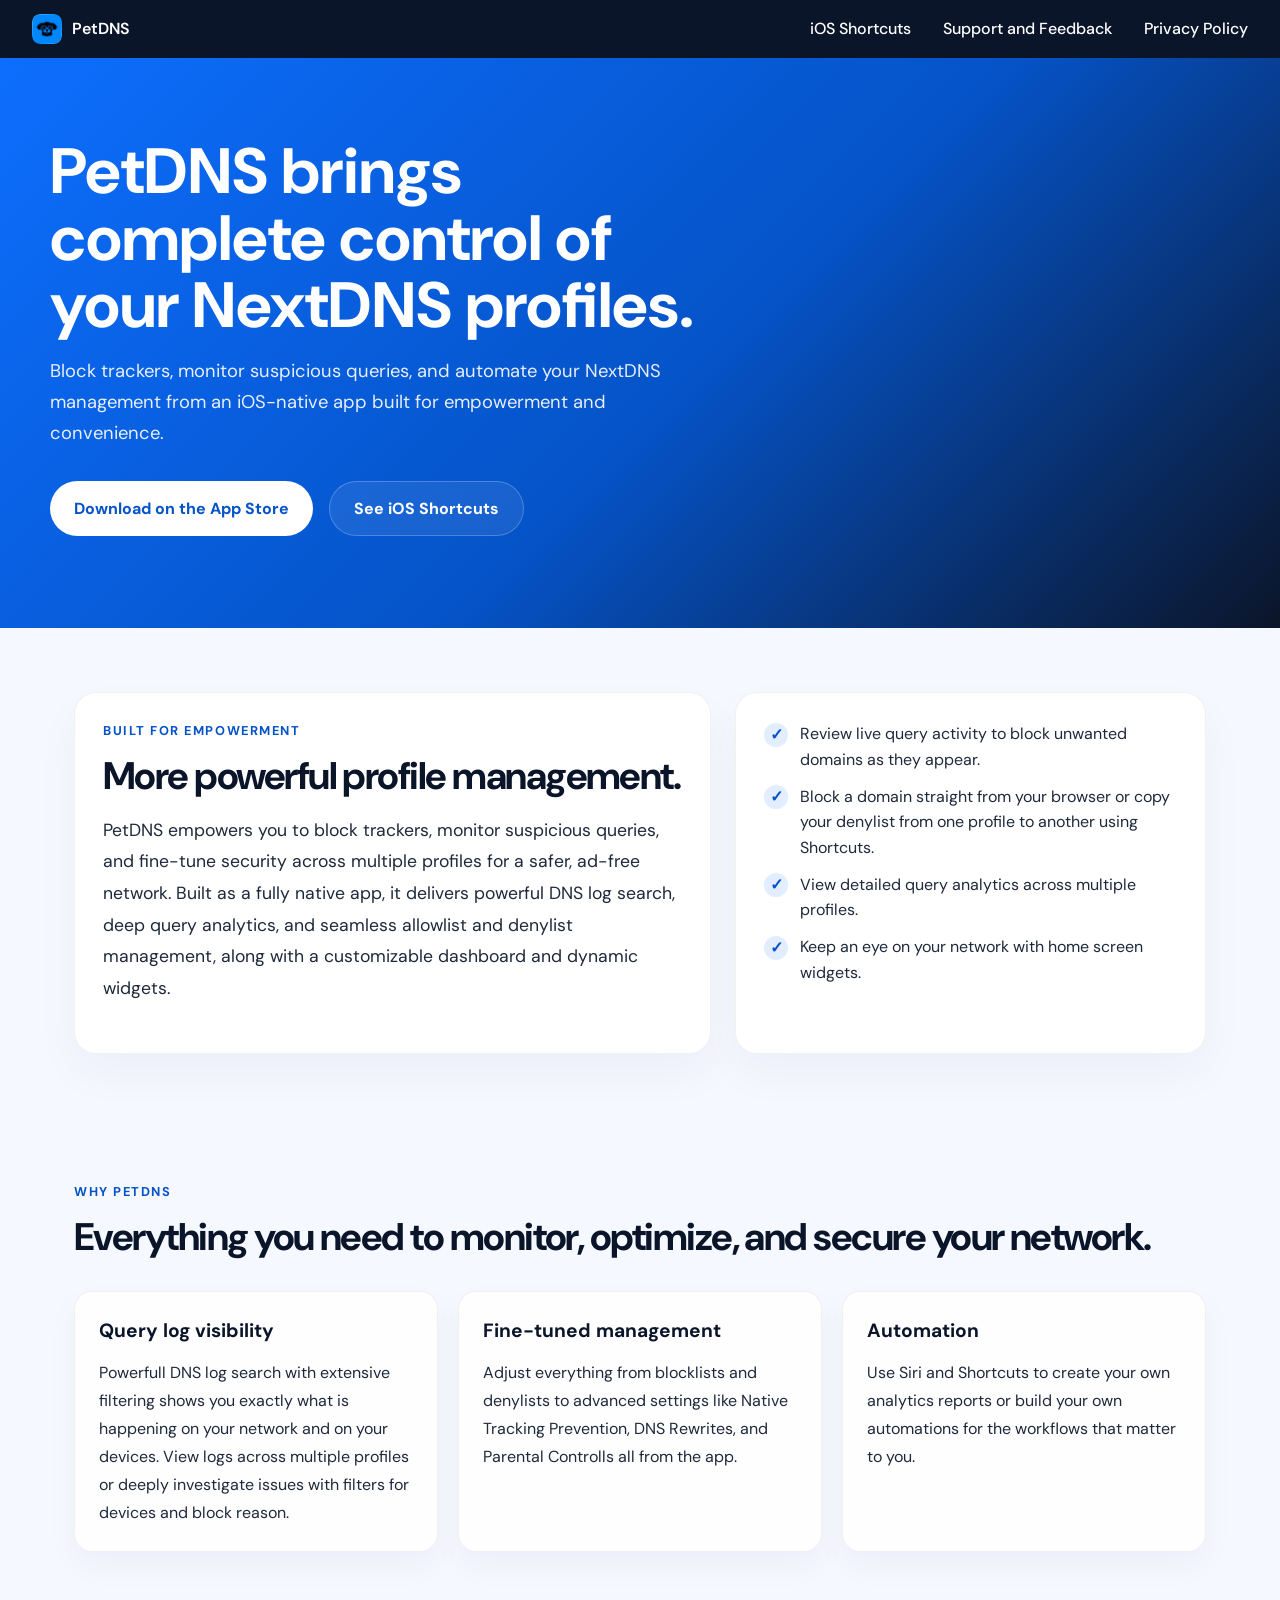
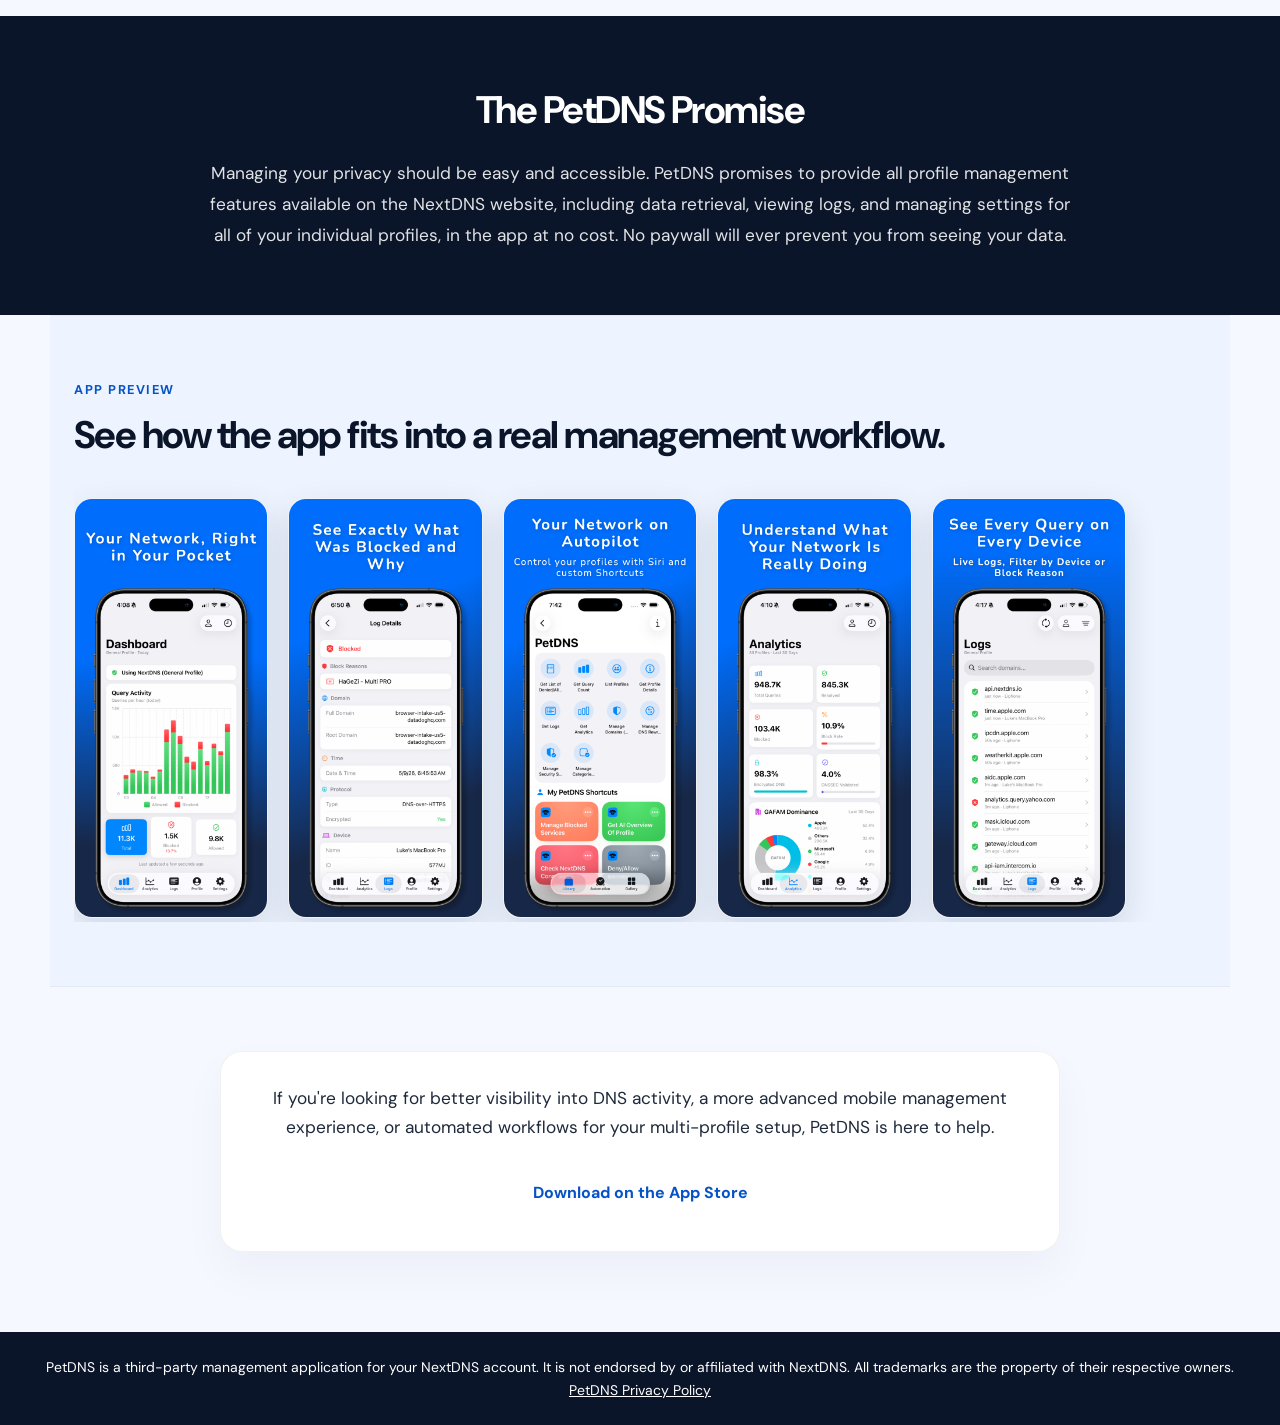
==== commit 08280464: "Significant visual redesign and rewrite." ====
--- a/docs/index.html
+++ b/docs/index.html
@@ -8,16 +8,20 @@
   <meta name="robots" content="index,follow" />
   <meta name="googlebot" content="index,follow" />
 
-  <meta name="description" content="PetDNS gives you a faster way to manage your NextDNS profiles on iPhone. Review DNS logs, handle allowlists and denylists, and automate profile workflows with Siri and Shortcuts.">
+  <meta name="description"
+    content="PetDNS gives you a faster way to manage your NextDNS profiles on iPhone. Review DNS logs, handle allowlists and denylists, and automate profile workflows with Siri and Shortcuts.">
 
   <meta property="og:title" content="PetDNS — NextDNS Management for iOS">
-  <meta property="og:description" content="PetDNS gives you a faster way to manage your NextDNS profiles on iPhone. Review logs, tune blocklists, and automate workflows with Siri and Shortcuts.">
+  <meta property="og:description"
+    content="PetDNS gives you a faster way to manage your NextDNS profiles on iPhone. Review logs, tune blocklists, and automate workflows with Siri and Shortcuts.">
   <meta property="og:url" content="https://luke-dev26.github.io/PetDNS/">
   <meta property="og:type" content="website">
   <meta property="og:image" content="https://luke-dev26.github.io/PetDNS/assets/images/01.png">
   <link rel="preconnect" href="https://fonts.googleapis.com">
   <link rel="preconnect" href="https://fonts.gstatic.com" crossorigin>
-  <link href="https://fonts.googleapis.com/css2?family=DM+Sans:ital,opsz,wght@0,9..40,400;0,9..40,500;0,9..40,600;0,9..40,700;1,9..40,400&display=swap" rel="stylesheet">
+  <link
+    href="https://fonts.googleapis.com/css2?family=DM+Sans:ital,opsz,wght@0,9..40,400;0,9..40,500;0,9..40,600;0,9..40,700;1,9..40,400&display=swap"
+    rel="stylesheet">
   <link rel="stylesheet" href="style.css">
 
   <script type="application/ld+json">
@@ -63,9 +67,9 @@
       font-weight: 700;
       letter-spacing: 0.12em;
       text-transform: uppercase;
-      background: rgba(255,255,255,0.14);
-      color: rgba(255,255,255,0.9);
-      border: 1px solid rgba(255,255,255,0.2);
+      background: rgba(255, 255, 255, 0.14);
+      color: rgba(255, 255, 255, 0.9);
+      border: 1px solid rgba(255, 255, 255, 0.2);
       border-radius: 999px;
       padding: 0.55rem 0.9rem;
       margin-bottom: 1rem;
@@ -75,14 +79,13 @@
       font-size: clamp(2.5rem, 5vw, 4.2rem);
       line-height: 1.05;
       margin-bottom: 1rem;
-      letter-spacing: -0.05em;
     }
 
     .hero p {
       font-size: 1.15rem;
       line-height: 1.7;
       max-width: 620px;
-      color: rgba(255,255,255,0.9);
+      color: rgba(255, 255, 255, 0.9);
       margin-bottom: 2rem;
     }
 
@@ -115,9 +118,9 @@
     }
 
     .btn-secondary {
-      background: rgba(255,255,255,0.08);
+      background: rgba(255, 255, 255, 0.08);
       color: var(--white);
-      border: 1px solid rgba(255,255,255,0.22);
+      border: 1px solid rgba(255, 255, 255, 0.22);
     }
 
     .hero-notes {
@@ -128,12 +131,12 @@
     }
 
     .hero-note {
-      background: rgba(255,255,255,0.08);
-      border: 1px solid rgba(255,255,255,0.14);
+      background: rgba(255, 255, 255, 0.08);
+      border: 1px solid rgba(255, 255, 255, 0.14);
       border-radius: 12px;
       padding: 0.7rem 0.85rem;
       font-size: 0.88rem;
-      color: rgba(255,255,255,0.9);
+      color: rgba(255, 255, 255, 0.9);
       backdrop-filter: blur(4px);
     }
 
@@ -142,7 +145,7 @@
       align-items: center;
       justify-content: center;
       background: rgba(11, 21, 41, 0.12);
-      border: 1px solid rgba(255,255,255,0.18);
+      border: 1px solid rgba(255, 255, 255, 0.18);
       border-radius: 28px;
       padding: 1rem;
       box-shadow: 0 25px 50px rgba(9, 18, 38, 0.22);
@@ -246,7 +249,7 @@
     }
 
     .feature-card {
-      background: rgba(255,255,255,0.84);
+      background: rgba(255, 255, 255, 0.84);
       border: 1px solid rgba(11, 21, 41, 0.06);
       border-radius: 18px;
       padding: 1.5rem;
@@ -288,7 +291,7 @@
     .promise p {
       font-size: 1.08rem;
       line-height: 1.8;
-      color: rgba(255,255,255,0.88);
+      color: rgba(255, 255, 255, 0.88);
       margin: 0;
     }
 
@@ -337,6 +340,7 @@
     }
 
     @media (max-width: 900px) {
+
       .hero-inner,
       .stacked {
         grid-template-columns: 1fr;
@@ -371,34 +375,30 @@
   <section class="hero">
     <div class="hero-inner">
       <div>
-        <h1>PetDNS brings profile control, logs, and automation to iOS.</h1>
-        <p>Manage your NextDNS profiles, inspect DNS behavior, and automate critical workflows from a mobile-first experience built for real-world network control.</p>
+        <h1>PetDNS brings complete control of your NextDNS profiles.</h1>
+        <p>Block trackers, monitor suspicious queries, and automate your NextDNS management from an iOS-native app built for empowerment and convenience.</p>
         <div class="hero-actions">
           <a href="https://apps.apple.com/us/app/petdns/id6772567385" class="btn btn-primary">Download on the App Store</a>
           <a href="shortcuts.html" class="btn btn-secondary">See iOS Shortcuts</a>
         </div>
       </div>
-
-      <div class="hero-visual" aria-label="PetDNS overview preview">
-        <img id="hero-rotating-screenshot" src="" alt="PetDNS app screenshot" class="hero-rotating-image">
-      </div>
     </div>
   </section>
 
   <section class="section">
     <div class="stacked">
       <div class="panel">
-        <div class="section-heading">Built for real control</div>
-        <h2 class="big-title">A cleaner way to manage NextDNS on iPhone.</h2>
-        <p class="lead">PetDNS puts the parts of NextDNS you actually use in one place: profile management, log inspection, allowlist and denylist control, and workflow automation. It is built for users who want more visibility and more flexibility than a basic dashboard alone provides.</p>
+        <div class="section-heading">Built for empowerment</div>
+        <h2 class="big-title">More powerful profile management.</h2>
+        <p class="lead">PetDNS empowers you to block trackers, monitor suspicious queries, and fine-tune security across multiple profiles for a safer, ad-free network. Built as a fully native app, it delivers powerful DNS log search, deep query analytics, and seamless allowlist and denylist management, along with a customizable dashboard and dynamic widgets.</p>
       </div>
 
       <div class="panel">
         <ul class="check-list">
-          <li>Review query activity without bouncing between tools.</li>
-          <li>Manage multiple profiles and configuration states faster.</li>
-          <li>Automate profile actions and network tasks with Siri and Shortcuts.</li>
-          <li>Keep core functionality available without friction or hidden gating.</li>
+          <li>Review live query activity to block unwanted domains as they appear.</li>
+          <li>Block a domain straight from your browser or copy your denylist from one profile to another using Shortcuts.</li>
+          <li>View detailed query analytics across multiple profiles.</li>
+          <li>Keep an eye on your network with home screen widgets.</li>
         </ul>
       </div>
     </div>
@@ -406,22 +406,22 @@
 
   <section class="section">
     <div class="section-heading">Why PetDNS</div>
-    <h2 class="big-title">The app is built around the workflows that matter.</h2>
+    <h2 class="big-title">Everything you need to monitor, optimize, and secure your network.</h2>
 
     <div class="feature-grid">
       <article class="feature-card">
-        <h3>Profile management</h3>
-        <p>Keep your network rules organized from a native iOS experience designed for quick profile checks, adjustments, and ongoing maintenance.</p>
+        <h3>Query log visibility</h3>
+        <p>Powerfull DNS log search with extensive filtering shows you exactly what is happening on your network and on your devices. View logs across multiple profiles or deeply investigate issues with filters for devices and block reason.</p>
       </article>
 
       <article class="feature-card">
-        <h3>DNS log visibility</h3>
-        <p>Inspect recent activity, trace suspicious requests, and understand what is happening across your network without relying on a browser-only workflow.</p>
+        <h3>Fine-tuned management</h3>
+        <p>Adjust everything from blocklists and denylists to advanced settings like Native Tracking Prevention, DNS Rewrites, and Parental Controlls all from the app.</p>
       </article>
 
       <article class="feature-card">
         <h3>Automation</h3>
-        <p>Use Siri and Shortcuts for faster actions, better operational control, and power-user workflows that are difficult to replicate with a basic dashboard.</p>
+        <p>Use Siri and Shortcuts to create your own analytics reports or build your own automations for the workflows that matter to you.</p>
       </article>
     </div>
   </section>
@@ -429,13 +429,13 @@
   <section class="promise">
     <div class="promise-inner">
       <h2>The PetDNS Promise</h2>
-      <p>Managing your privacy should be clear, accessible, and useful. PetDNS is built to keep the core features people rely on in reach — profile controls, log viewing, and configuration management — without putting essential functionality behind a paywall. The goal is simple: give you control without friction.</p>
+      <p>Managing your privacy should be easy and accessible. PetDNS promises to provide all profile management features available on the NextDNS website, including data retrieval, viewing logs, and managing settings for all of your individual profiles, in the app at no cost. No paywall will ever prevent you from seeing your data.</p>
     </div>
   </section>
 
   <section class="section screenshots">
     <div class="section-heading">App preview</div>
-    <h2 class="big-title">See how the app fits into a real iPhone workflow.</h2>
+    <h2 class="big-title">See how the app fits into a real management workflow.</h2>
     <div class="screenshot-strip">
       <img src="assets/images/dashboard.png" alt="PetDNS dashboard overview">
       <img src="assets/images/log-details.png" alt="PetDNS log detail view">
@@ -447,7 +447,7 @@
 
   <section class="cta-band">
     <div class="panel">
-      <p>Whether you want cleaner control over your profiles, better visibility into DNS activity, or a more automated way to manage your network, PetDNS is built for that.</p>
+      <p>If you're looking for better visibility into DNS activity, a more advanced mobile management experience, or automated workflows for your multi-profile setup, PetDNS is here to help.</p>
       <a href="https://apps.apple.com/us/app/petdns/id6772567385" class="btn btn-primary">Download on the App Store</a>
     </div>
   </section>
@@ -458,4 +458,5 @@
 
   <script src="script.js"></script>
 </body>
-</html>
+
+</html>
--- a/docs/style.css
+++ b/docs/style.css
@@ -120,13 +120,13 @@
         flex-direction: column;
         gap: 0;
         padding: 0.75rem 0 0.25rem;
-        border-top: 1px solid rgba(255,255,255,0.1);
+        border-top: 1px solid rgba(255, 255, 255, 0.1);
         margin-top: 0.75rem;
     }
 
     .nav-links a {
         padding: 0.6rem 0;
-        border-bottom: 1px solid rgba(255,255,255,0.06);
+        border-bottom: 1px solid rgba(255, 255, 255, 0.06);
     }
 
     .nav-links a:last-child {
@@ -268,7 +268,7 @@
 .privacy-hero p {
     font-size: 1.05rem;
     line-height: 1.8;
-    color: rgba(255,255,255,0.9);
+    color: rgba(255, 255, 255, 0.9);
     max-width: 760px;
     margin: 0;
 }
@@ -320,6 +320,7 @@
 }
 
 @media (max-width: 900px) {
+
     .content-grid,
     .feature-strip,
     .shortcut-grid {
@@ -331,4 +332,4 @@
     .hero-visual {
         display: none !important;
     }
-}
+}
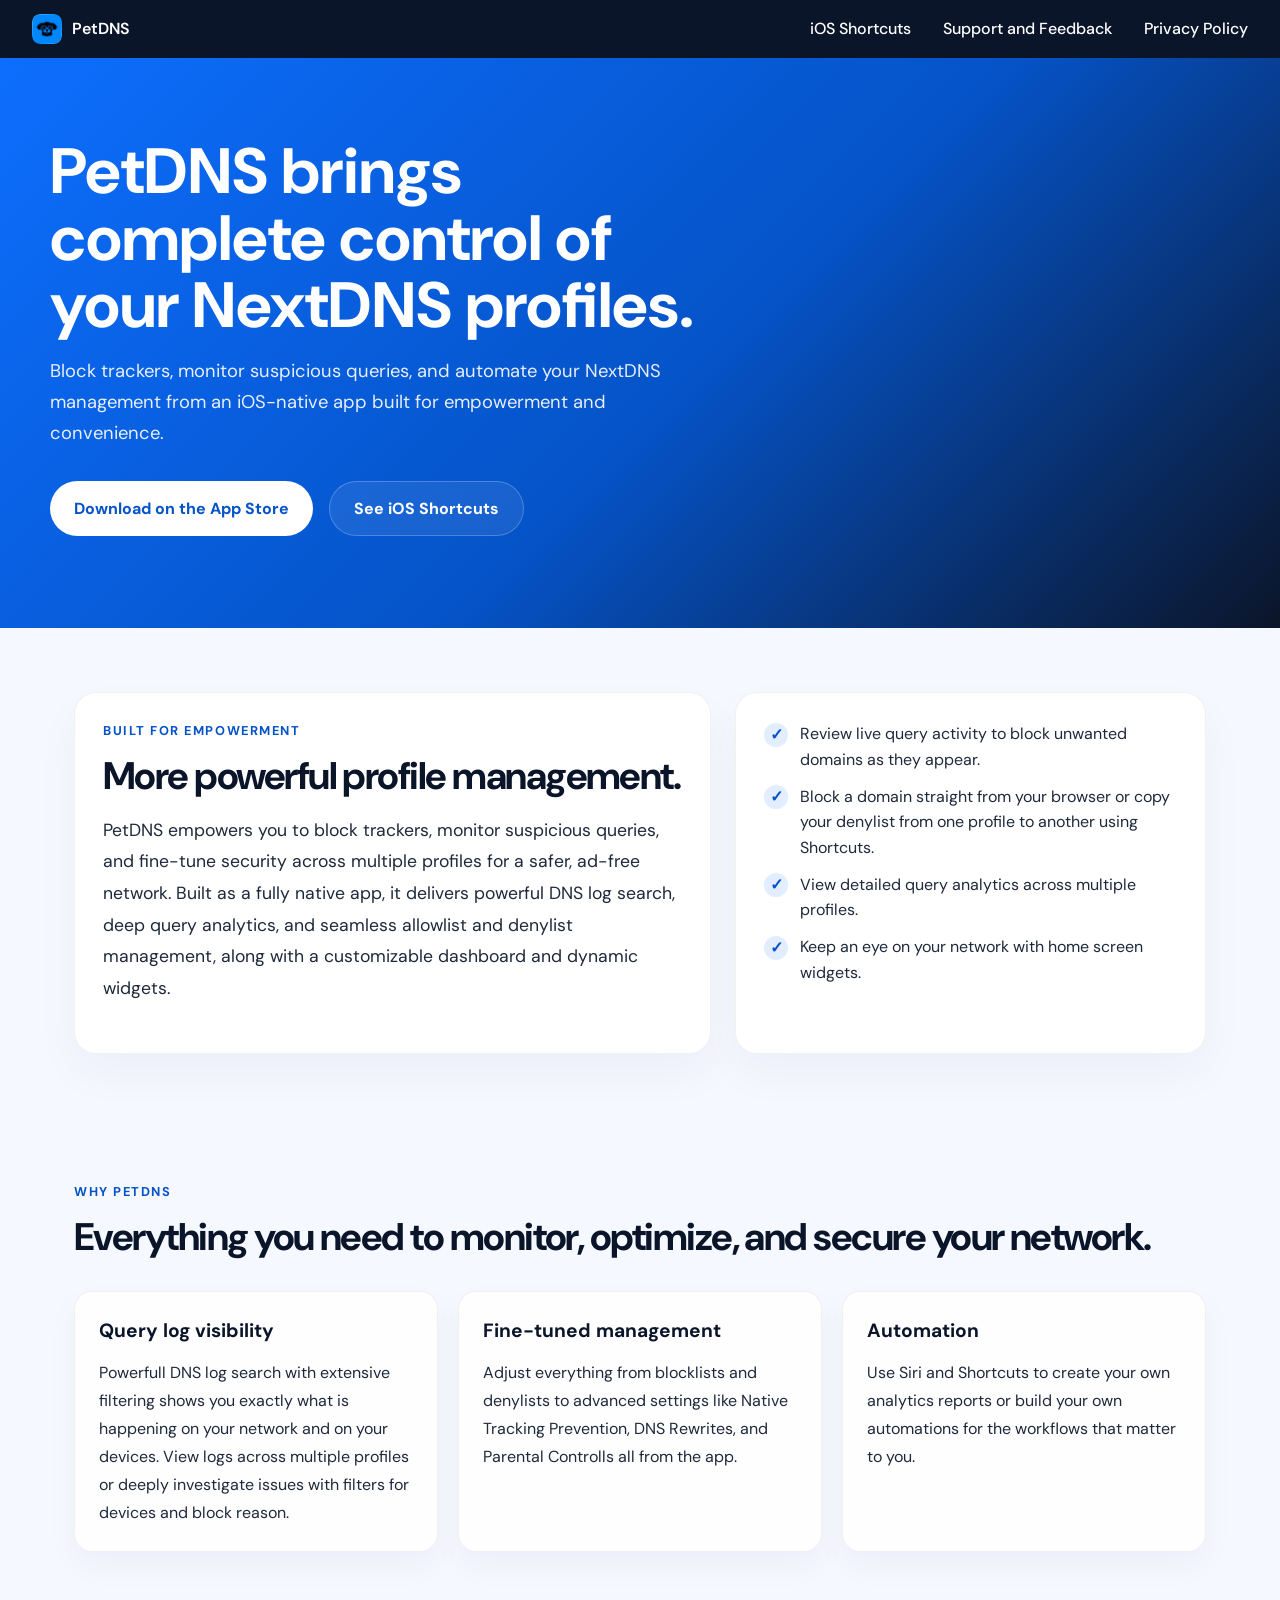
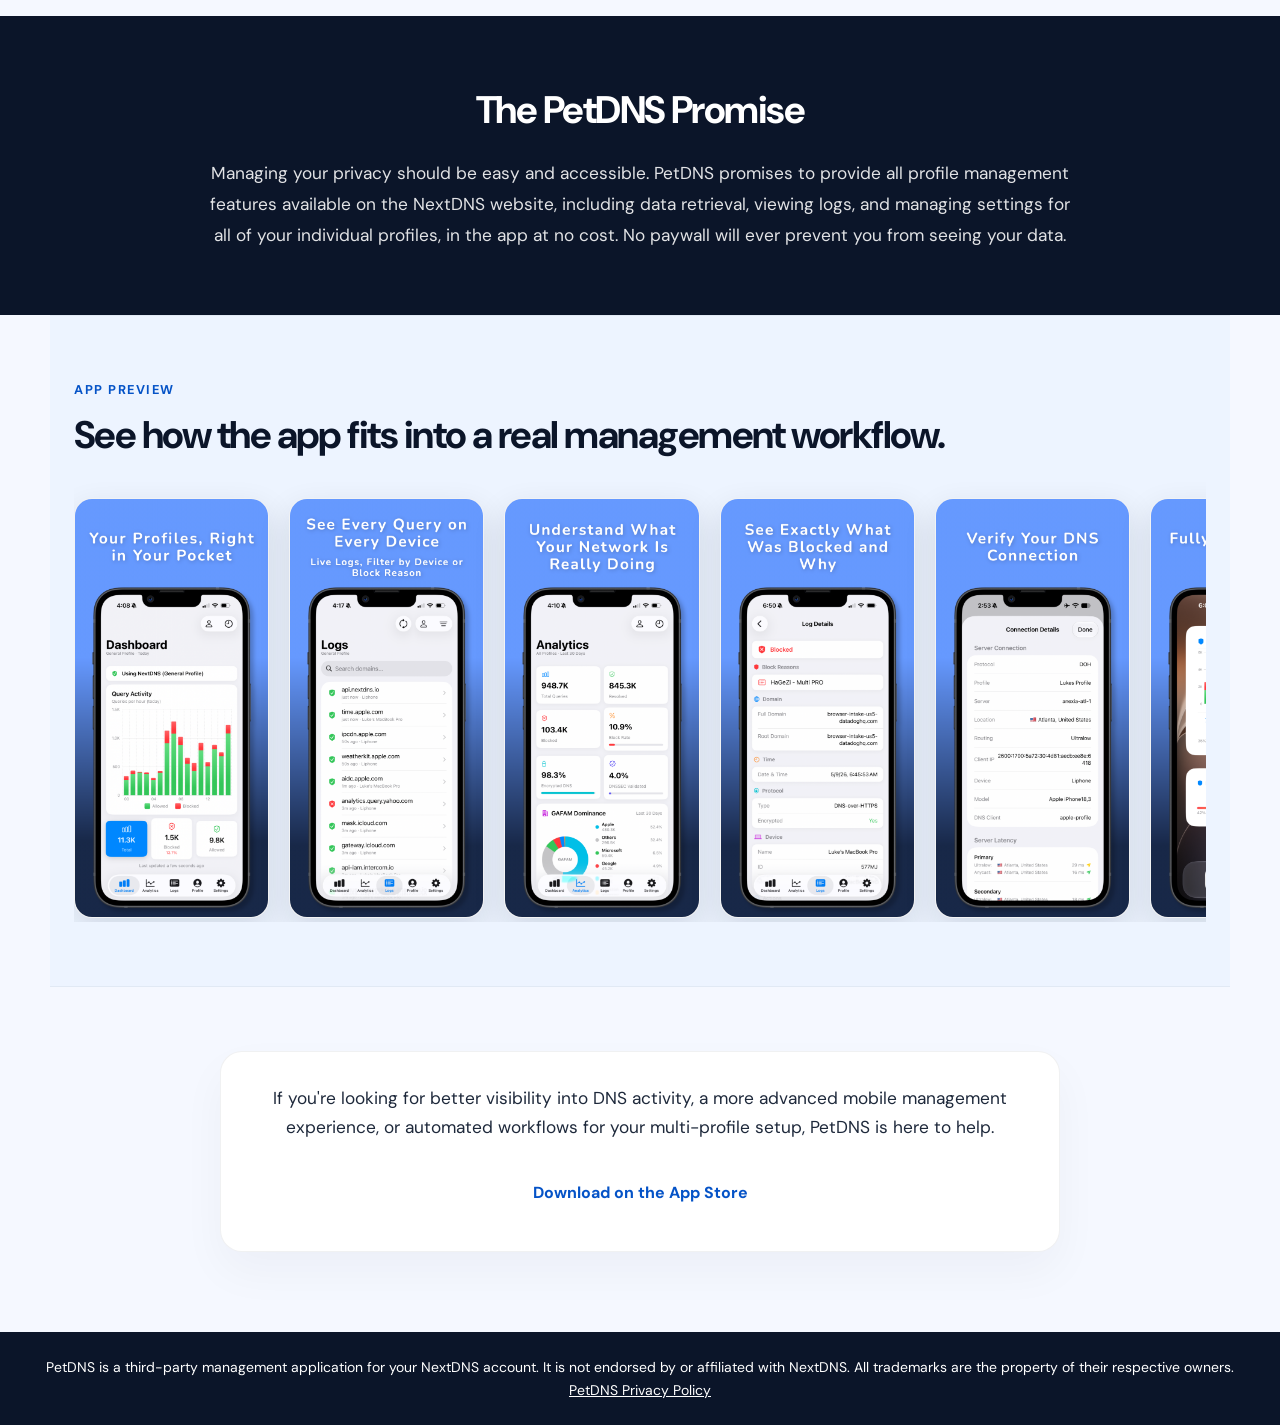
==== commit 228237be: "Updated screenshots and support information." ====
--- a/docs/index.html
+++ b/docs/index.html
@@ -438,10 +438,12 @@
     <h2 class="big-title">See how the app fits into a real management workflow.</h2>
     <div class="screenshot-strip">
       <img src="assets/images/dashboard.png" alt="PetDNS dashboard overview">
+      <img src="assets/images/logs.png" alt="PetDNS logs overview">
+      <img src="assets/images/analytics.png" alt="PetDNS analytics overview">
       <img src="assets/images/log-details.png" alt="PetDNS log detail view">
+      <img src="assets/images/connection.png" alt="PetDNS connection overview">
+      <img src="assets/images/widgets.png" alt="PetDNS widgets overview">
       <img src="assets/images/shortcuts.png" alt="Automation workflow preview">
-      <img src="assets/images/analytics.png" alt="PetDNS analytics overview">
-      <img src="assets/images/logs.png" alt="PetDNS logs overview">
     </div>
   </section>
 
